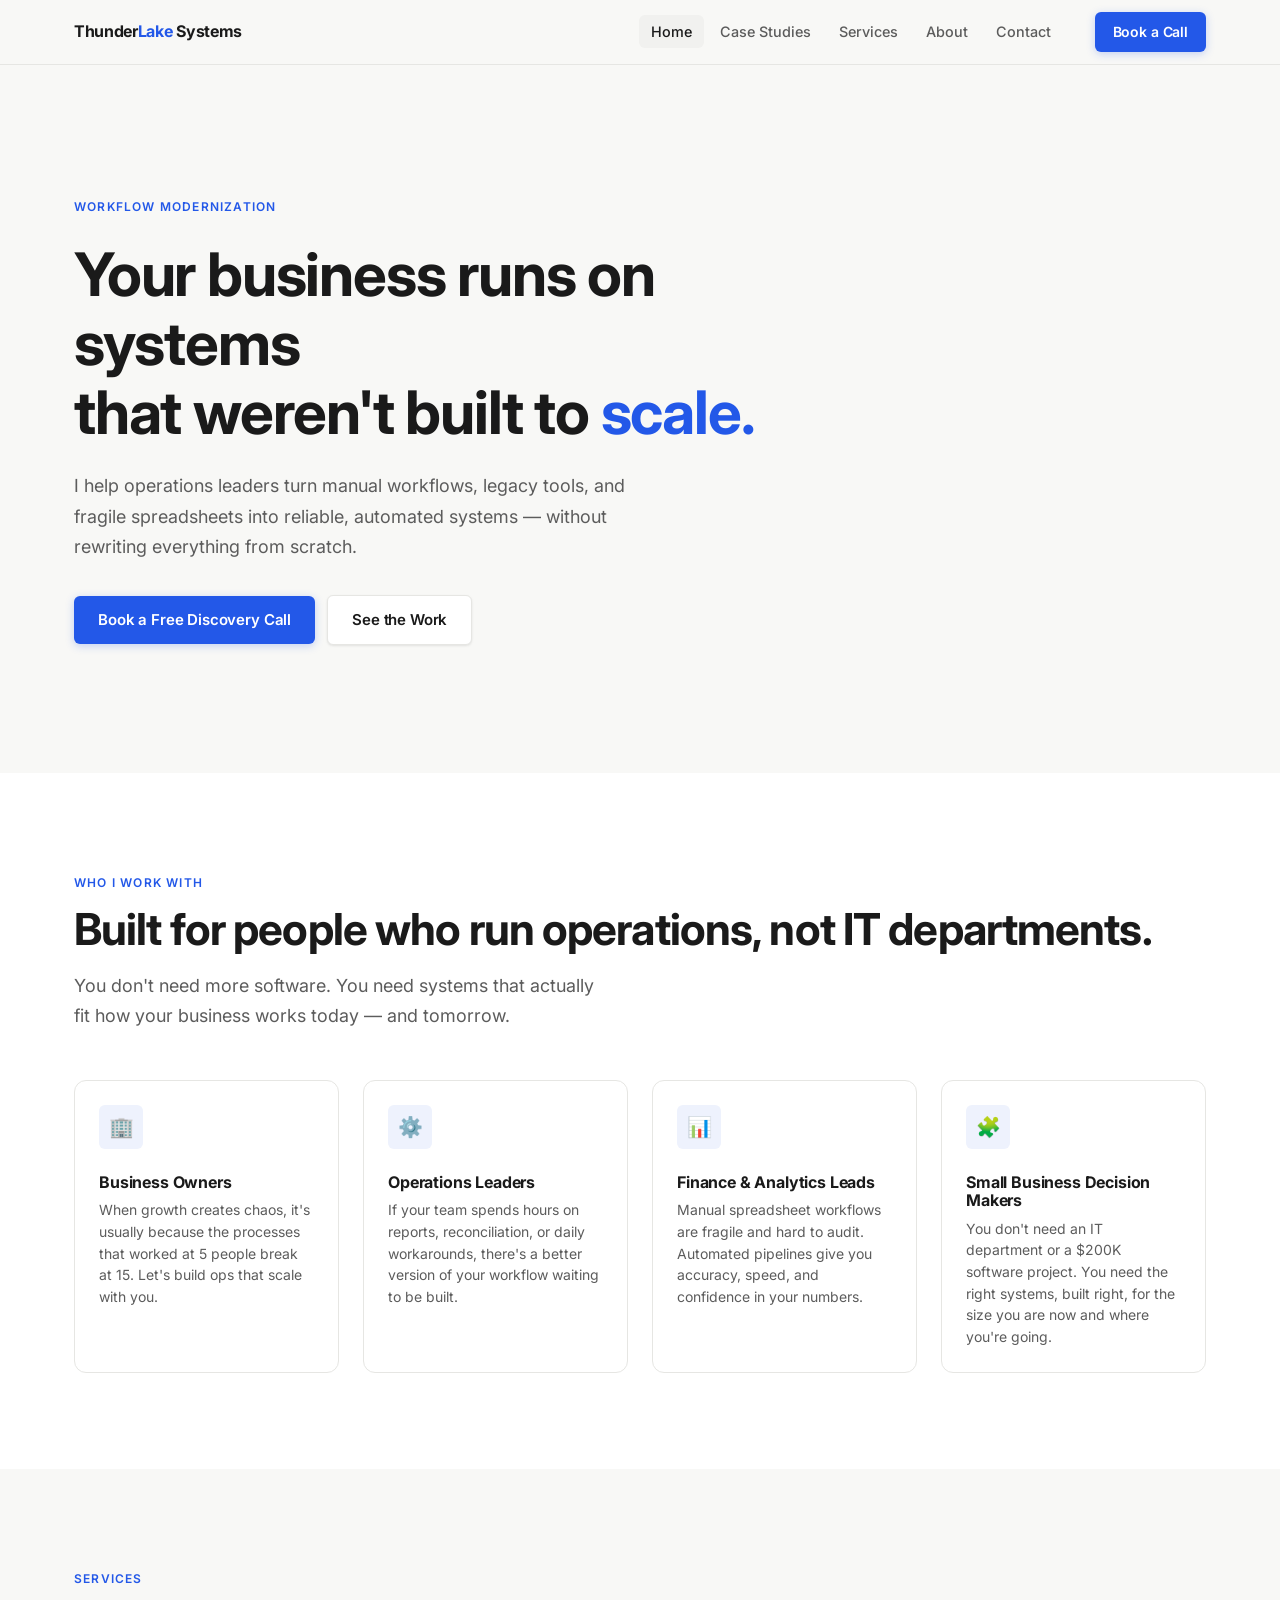
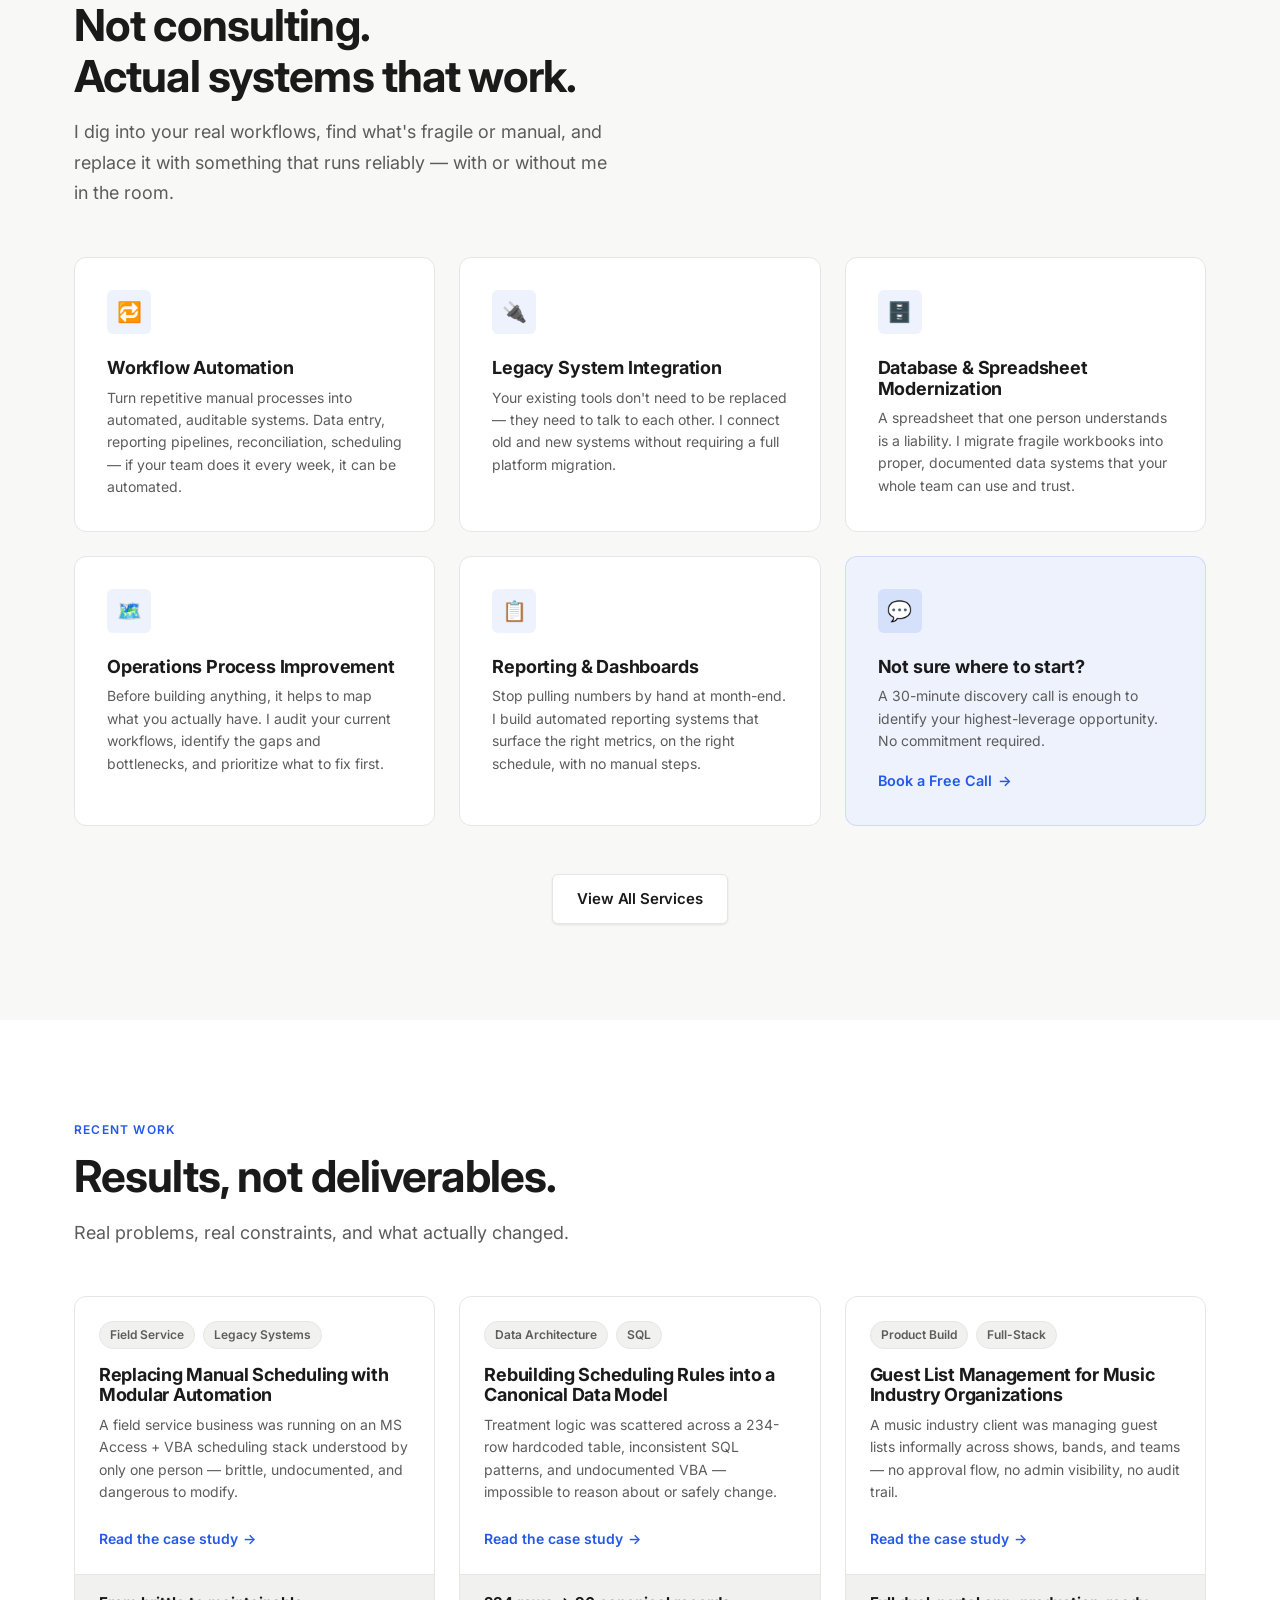
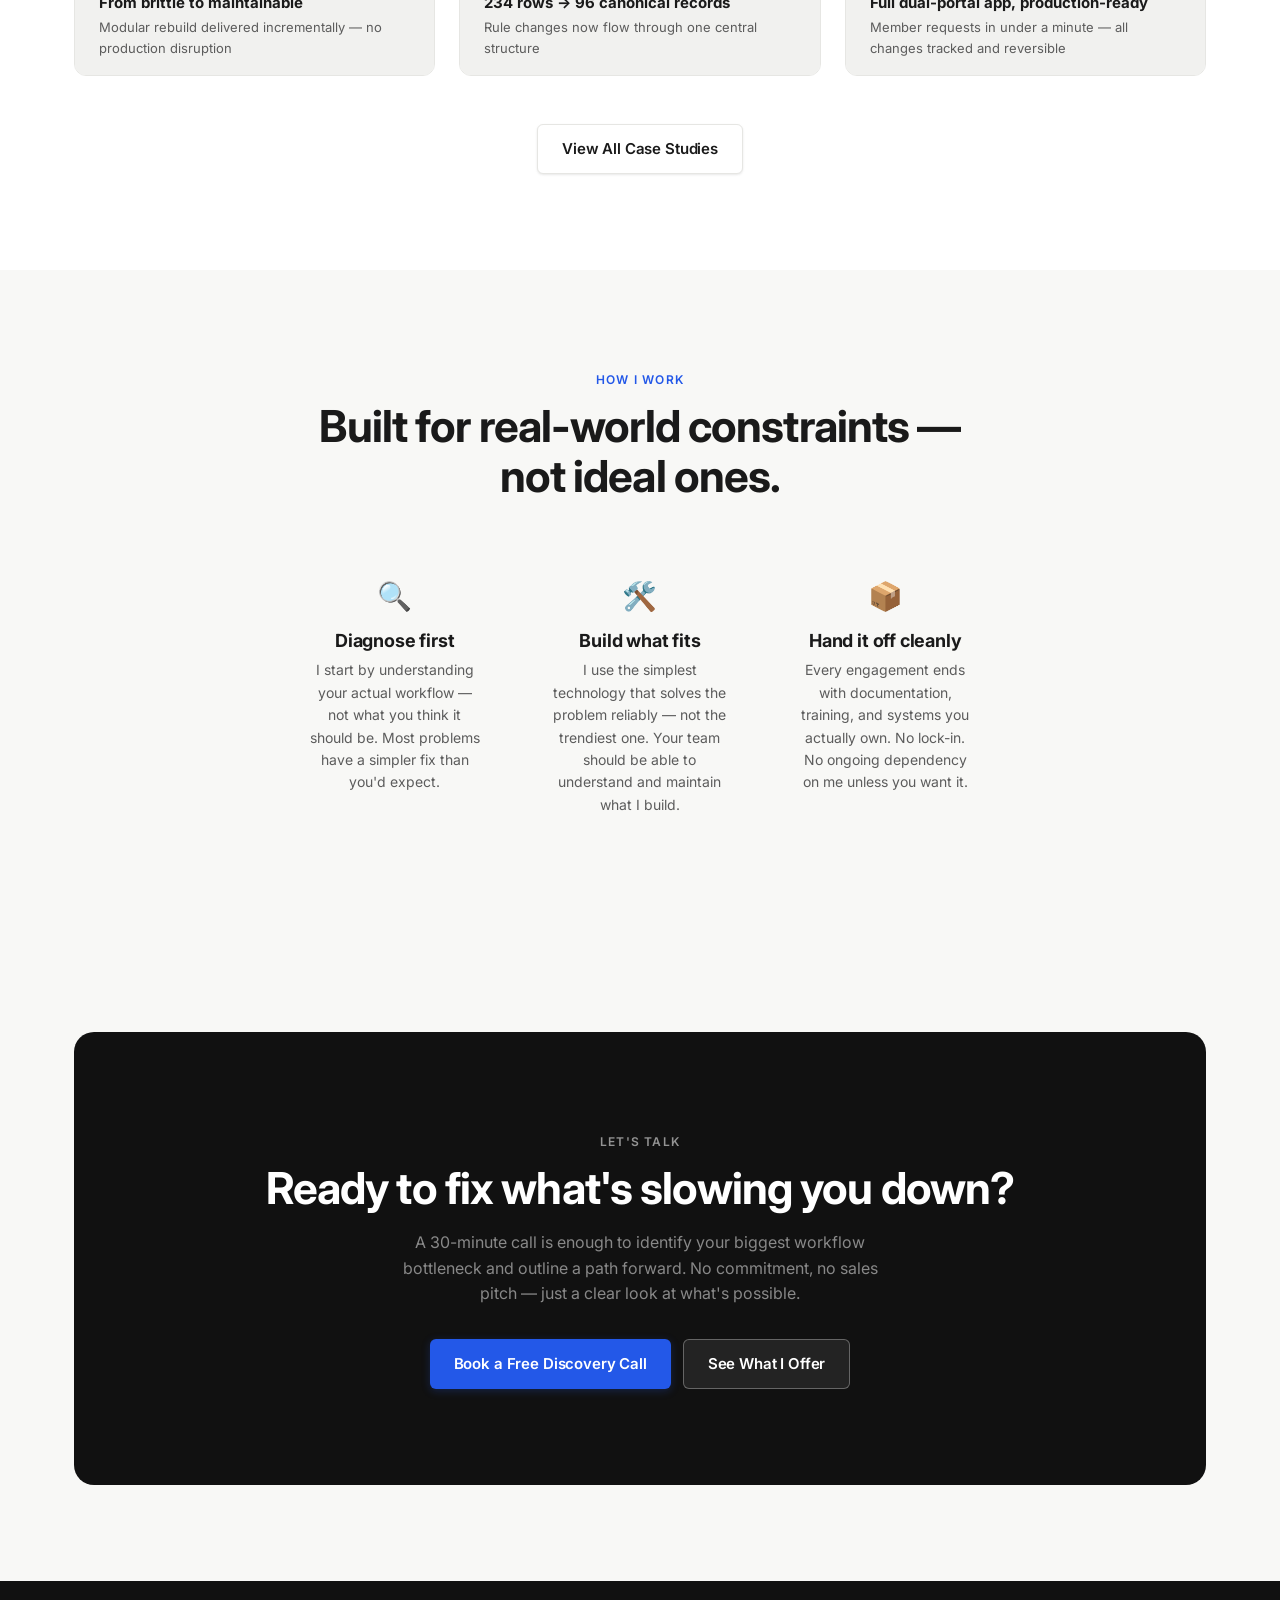
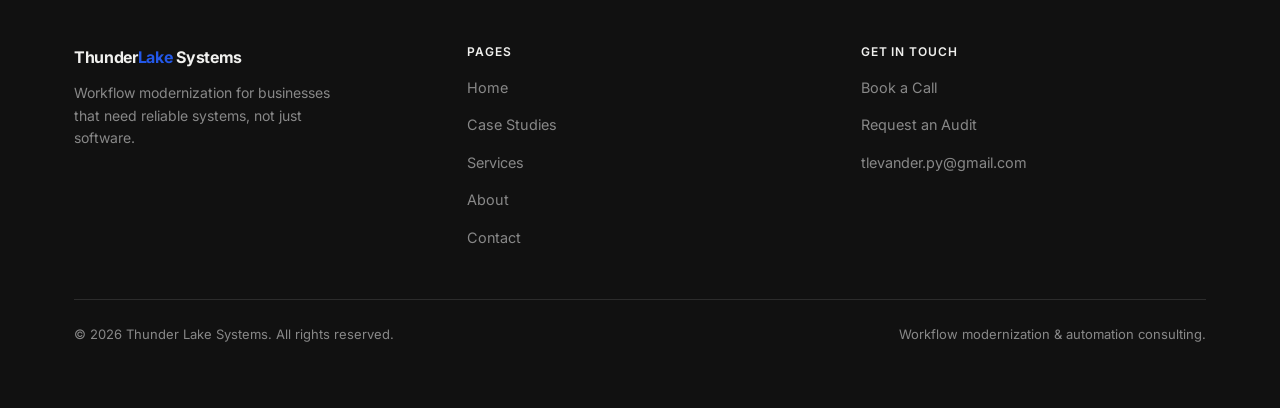
==== index.html @ 650498d1 "Initial build — Thunder Lake Systems portfolio site Static HTML/CSS/JS portfolio site for workflow m" ====
<!DOCTYPE html>
<html lang="en">
<head>
  <meta charset="UTF-8" />
  <meta name="viewport" content="width=device-width, initial-scale=1.0" />
  <title>Thunder Lake Systems — Workflow Modernization for Growing Businesses</title>
  <meta name="description" content="Thunder Lake Systems helps operations leaders automate manual workflows, modernize legacy systems, and build reliable processes from real-world constraints." />
  <link rel="preconnect" href="https://fonts.googleapis.com" />
  <link rel="preconnect" href="https://fonts.gstatic.com" crossorigin />
  <link href="https://fonts.googleapis.com/css2?family=Inter:wght@400;500;600;700&display=swap" rel="stylesheet" />
  <link rel="stylesheet" href="css/styles.css" />
</head>
<body>

  <!-- Navigation (injected by components.js) -->
  <div id="site-header"></div>

  <main id="main-content">

    <!-- ══ HERO ══════════════════════════════════════════════════════ -->
    <section class="hero" aria-labelledby="hero-heading">
      <div class="container">
        <div class="hero-inner">
          <span class="eyebrow">Workflow Modernization</span>
          <h1 id="hero-heading" class="heading-xl">
            Your business runs on systems<br>
            that weren't built to <em>scale.</em>
          </h1>
          <p class="body-lg hero-sub">
            I help operations leaders turn manual workflows, legacy tools, and fragile
            spreadsheets into reliable, automated systems — without rewriting everything
            from scratch.
          </p>
          <div class="hero-actions">
            <a href="contact.html" class="btn btn-primary">Book a Free Discovery Call</a>
            <a href="case-studies.html" class="btn btn-secondary">See the Work</a>
          </div>
        </div>
      </div>
    </section>


    <!-- ══ WHO I HELP ════════════════════════════════════════════════ -->
    <section class="section" aria-labelledby="audience-heading" style="background: var(--surface);">
      <div class="container">

        <div class="section-header">
          <span class="eyebrow">Who I Work With</span>
          <h2 id="audience-heading" class="heading-lg">Built for people who run operations, not IT departments.</h2>
          <p class="body-lg">
            You don't need more software. You need systems that actually fit how your
            business works today — and tomorrow.
          </p>
        </div>

        <div class="grid-4">

          <div class="audience-card">
            <div class="card-icon" aria-hidden="true">🏢</div>
            <h3 class="heading-sm">Business Owners</h3>
            <p>When growth creates chaos, it's usually because the processes that worked at 5 people break at 15. Let's build ops that scale with you.</p>
          </div>

          <div class="audience-card">
            <div class="card-icon" aria-hidden="true">⚙️</div>
            <h3 class="heading-sm">Operations Leaders</h3>
            <p>If your team spends hours on reports, reconciliation, or daily workarounds, there's a better version of your workflow waiting to be built.</p>
          </div>

          <div class="audience-card">
            <div class="card-icon" aria-hidden="true">📊</div>
            <h3 class="heading-sm">Finance &amp; Analytics Leads</h3>
            <p>Manual spreadsheet workflows are fragile and hard to audit. Automated pipelines give you accuracy, speed, and confidence in your numbers.</p>
          </div>

          <div class="audience-card">
            <div class="card-icon" aria-hidden="true">🧩</div>
            <h3 class="heading-sm">Small Business Decision Makers</h3>
            <p>You don't need an IT department or a $200K software project. You need the right systems, built right, for the size you are now and where you're going.</p>
          </div>

        </div>
      </div>
    </section>


    <!-- ══ WHAT I DO ══════════════════════════════════════════════════ -->
    <section class="section" aria-labelledby="services-heading">
      <div class="container">

        <div class="section-header">
          <span class="eyebrow">Services</span>
          <h2 id="services-heading" class="heading-lg">Not consulting.<br>Actual systems that work.</h2>
          <p class="body-lg">
            I dig into your real workflows, find what's fragile or manual, and replace
            it with something that runs reliably — with or without me in the room.
          </p>
        </div>

        <div class="grid-3">

          <div class="card">
            <div class="card-icon" aria-hidden="true">🔁</div>
            <h3 class="heading-sm">Workflow Automation</h3>
            <p class="body-sm mt-2">Turn repetitive manual processes into automated, auditable systems. Data entry, reporting pipelines, reconciliation, scheduling — if your team does it every week, it can be automated.</p>
          </div>

          <div class="card">
            <div class="card-icon" aria-hidden="true">🔌</div>
            <h3 class="heading-sm">Legacy System Integration</h3>
            <p class="body-sm mt-2">Your existing tools don't need to be replaced — they need to talk to each other. I connect old and new systems without requiring a full platform migration.</p>
          </div>

          <div class="card">
            <div class="card-icon" aria-hidden="true">🗄️</div>
            <h3 class="heading-sm">Database &amp; Spreadsheet Modernization</h3>
            <p class="body-sm mt-2">A spreadsheet that one person understands is a liability. I migrate fragile workbooks into proper, documented data systems that your whole team can use and trust.</p>
          </div>

          <div class="card">
            <div class="card-icon" aria-hidden="true">🗺️</div>
            <h3 class="heading-sm">Operations Process Improvement</h3>
            <p class="body-sm mt-2">Before building anything, it helps to map what you actually have. I audit your current workflows, identify the gaps and bottlenecks, and prioritize what to fix first.</p>
          </div>

          <div class="card">
            <div class="card-icon" aria-hidden="true">📋</div>
            <h3 class="heading-sm">Reporting &amp; Dashboards</h3>
            <p class="body-sm mt-2">Stop pulling numbers by hand at month-end. I build automated reporting systems that surface the right metrics, on the right schedule, with no manual steps.</p>
          </div>

          <div class="card" style="background: var(--accent-light); border-color: rgba(35,88,232,.15);">
            <div class="card-icon" style="background: rgba(35,88,232,.12);" aria-hidden="true">💬</div>
            <h3 class="heading-sm">Not sure where to start?</h3>
            <p class="body-sm mt-2">A 30-minute discovery call is enough to identify your highest-leverage opportunity. No commitment required.</p>
            <a href="contact.html" class="btn-ghost mt-4" style="display:inline-flex; align-items:center; gap:6px; font-weight:600; color:var(--accent); font-size:.9rem;">Book a Free Call</a>
          </div>

        </div>

        <div class="text-center mt-7">
          <a href="services.html" class="btn btn-secondary">View All Services</a>
        </div>

      </div>
    </section>


    <!-- ══ CASE STUDIES PREVIEW ═══════════════════════════════════════ -->
    <section class="section" aria-labelledby="work-heading" style="background: var(--surface);">
      <div class="container">

        <div class="section-header">
          <span class="eyebrow">Recent Work</span>
          <h2 id="work-heading" class="heading-lg">Results, not deliverables.</h2>
          <p class="body-lg">Real problems, real constraints, and what actually changed.</p>
        </div>

        <div class="grid-3">

          <!-- Case Study Card 1 — Field Service Scheduling -->
          <article class="cs-card">
            <div class="cs-card-label">
              <span class="tag">Field Service</span>
              <span class="tag">Legacy Systems</span>
            </div>
            <div class="cs-card-body">
              <h3>Replacing Manual Scheduling with Modular Automation</h3>
              <p>A field service business was running on an MS Access + VBA scheduling stack understood by only one person — brittle, undocumented, and dangerous to modify.</p>
              <a href="case-studies.html" class="btn-ghost" style="font-size:.875rem; font-weight:600; color:var(--accent); display:inline-flex; align-items:center; gap:5px;">Read the case study</a>
            </div>
            <div class="cs-card-result">
              <strong>From brittle to maintainable</strong>
              Modular rebuild delivered incrementally — no production disruption
            </div>
          </article>

          <!-- Case Study Card 2 — Data Architecture -->
          <article class="cs-card">
            <div class="cs-card-label">
              <span class="tag">Data Architecture</span>
              <span class="tag">SQL</span>
            </div>
            <div class="cs-card-body">
              <h3>Rebuilding Scheduling Rules into a Canonical Data Model</h3>
              <p>Treatment logic was scattered across a 234-row hardcoded table, inconsistent SQL patterns, and undocumented VBA — impossible to reason about or safely change.</p>
              <a href="case-studies.html" class="btn-ghost" style="font-size:.875rem; font-weight:600; color:var(--accent); display:inline-flex; align-items:center; gap:5px;">Read the case study</a>
            </div>
            <div class="cs-card-result">
              <strong>234 rows → 96 canonical records</strong>
              Rule changes now flow through one central structure
            </div>
          </article>

          <!-- Case Study Card 3 — Guest List Management -->
          <article class="cs-card">
            <div class="cs-card-label">
              <span class="tag">Product Build</span>
              <span class="tag">Full-Stack</span>
            </div>
            <div class="cs-card-body">
              <h3>Guest List Management for Music Industry Organizations</h3>
              <p>A music industry client was managing guest lists informally across shows, bands, and teams — no approval flow, no admin visibility, no audit trail.</p>
              <a href="case-studies.html" class="btn-ghost" style="font-size:.875rem; font-weight:600; color:var(--accent); display:inline-flex; align-items:center; gap:5px;">Read the case study</a>
            </div>
            <div class="cs-card-result">
              <strong>Full dual-portal app, production-ready</strong>
              Member requests in under a minute — all changes tracked and reversible
            </div>
          </article>

        </div>

        <div class="text-center mt-7">
          <a href="case-studies.html" class="btn btn-secondary">View All Case Studies</a>
        </div>

      </div>
    </section>


    <!-- ══ CREDIBILITY / HOW I WORK ══════════════════════════════════ -->
    <section class="section" aria-labelledby="approach-heading">
      <div class="container" style="max-width: var(--container-narrow);">
        <div class="text-center section-header">
          <span class="eyebrow">How I Work</span>
          <h2 id="approach-heading" class="heading-lg">Built for real-world constraints — not ideal ones.</h2>
        </div>

        <div class="grid-3" style="margin-top: var(--space-7);">

          <div style="text-align:center; padding: var(--space-5);">
            <div style="font-size: 1.75rem; margin-bottom: var(--space-3);" aria-hidden="true">🔍</div>
            <h3 class="heading-sm" style="margin-bottom: var(--space-2);">Diagnose first</h3>
            <p class="body-sm">I start by understanding your actual workflow — not what you think it should be. Most problems have a simpler fix than you'd expect.</p>
          </div>

          <div style="text-align:center; padding: var(--space-5);">
            <div style="font-size: 1.75rem; margin-bottom: var(--space-3);" aria-hidden="true">🛠️</div>
            <h3 class="heading-sm" style="margin-bottom: var(--space-2);">Build what fits</h3>
            <p class="body-sm">I use the simplest technology that solves the problem reliably — not the trendiest one. Your team should be able to understand and maintain what I build.</p>
          </div>

          <div style="text-align:center; padding: var(--space-5);">
            <div style="font-size: 1.75rem; margin-bottom: var(--space-3);" aria-hidden="true">📦</div>
            <h3 class="heading-sm" style="margin-bottom: var(--space-2);">Hand it off cleanly</h3>
            <p class="body-sm">Every engagement ends with documentation, training, and systems you actually own. No lock-in. No ongoing dependency on me unless you want it.</p>
          </div>

        </div>
      </div>
    </section>


    <!-- ══ FINAL CTA ══════════════════════════════════════════════════ -->
    <section class="section" aria-labelledby="cta-heading">
      <div class="container">
        <div class="cta-banner">
          <span class="eyebrow eyebrow--light">Let's Talk</span>
          <h2 id="cta-heading" class="heading-lg">Ready to fix what's slowing you down?</h2>
          <p>A 30-minute call is enough to identify your biggest workflow bottleneck and outline a path forward. No commitment, no sales pitch — just a clear look at what's possible.</p>
          <div class="btn-actions">
            <a href="contact.html" class="btn btn-primary">Book a Free Discovery Call</a>
            <a href="services.html" class="btn btn-outline-light">See What I Offer</a>
          </div>
        </div>
      </div>
    </section>

  </main>

  <!-- Footer (injected by components.js) -->
  <div id="site-footer"></div>

  <script src="js/components.js"></script>
  <script src="js/main.js"></script>
</body>
</html>
---- css/styles.css ----
/* ============================================================
   Thunder Lake Systems — Shared Stylesheet
   Mobile-first, premium, minimal
   ============================================================ */

/* --- Reset & Base ----------------------------------------- */
*, *::before, *::after {
  box-sizing: border-box;
  margin: 0;
  padding: 0;
}

html {
  scroll-behavior: smooth;
  -webkit-text-size-adjust: 100%;
}

body {
  font-family: 'Inter', -apple-system, BlinkMacSystemFont, 'Segoe UI', sans-serif;
  font-size: 1rem;
  line-height: 1.6;
  color: var(--text);
  background: var(--bg);
  -webkit-font-smoothing: antialiased;
}

img, svg { display: block; max-width: 100%; }
a { color: inherit; text-decoration: none; }
ul { list-style: none; }
button { cursor: pointer; border: none; background: none; font: inherit; }

/* --- Design Tokens ---------------------------------------- */
:root {
  /* Colors */
  --bg:           #f8f8f6;
  --surface:      #ffffff;
  --surface-alt:  #f1f1ef;
  --border:       #e6e6e3;
  --text:         #1a1a1a;
  --text-muted:   #5c5c5c;
  --text-light:   #999;
  --accent:       #2358e8;
  --accent-hover: #1a47c8;
  --accent-light: #eef2fd;
  --dark:         #111111;
  --dark-surface: #1a1a1a;
  --dark-border:  #2c2c2c;
  --dark-text:    #f0f0ee;
  --dark-muted:   #888;

  /* Typography */
  --font-sans: 'Inter', -apple-system, BlinkMacSystemFont, sans-serif;

  /* Spacing */
  --space-1:  4px;
  --space-2:  8px;
  --space-3:  12px;
  --space-4:  16px;
  --space-5:  24px;
  --space-6:  32px;
  --space-7:  48px;
  --space-8:  64px;
  --space-9:  96px;
  --space-10: 128px;

  /* Layout */
  --container: 1180px;
  --container-narrow: 760px;
  --radius:    6px;
  --radius-lg: 12px;
  --radius-xl: 20px;

  /* Shadows */
  --shadow-sm: 0 1px 3px rgba(0,0,0,.06), 0 1px 2px rgba(0,0,0,.04);
  --shadow:    0 4px 16px rgba(0,0,0,.08), 0 1px 4px rgba(0,0,0,.04);
  --shadow-lg: 0 12px 40px rgba(0,0,0,.1), 0 2px 8px rgba(0,0,0,.05);
}

/* --- Layout Utilities ------------------------------------- */
.container {
  width: 100%;
  max-width: var(--container);
  margin-inline: auto;
  padding-inline: var(--space-5);
}

.container-narrow {
  width: 100%;
  max-width: var(--container-narrow);
  margin-inline: auto;
  padding-inline: var(--space-5);
}

.section {
  padding-block: var(--space-8);
}

@media (min-width: 768px) {
  .section { padding-block: var(--space-9); }
}

/* --- Typography ------------------------------------------- */
.eyebrow {
  display: inline-block;
  font-size: .75rem;
  font-weight: 600;
  letter-spacing: .1em;
  text-transform: uppercase;
  color: var(--accent);
  margin-bottom: var(--space-3);
}

.eyebrow--light {
  color: rgba(255,255,255,.55);
}

h1, h2, h3, h4 {
  line-height: 1.15;
  font-weight: 700;
  letter-spacing: -.02em;
}

.heading-xl {
  font-size: clamp(2.25rem, 5vw, 3.75rem);
}

.heading-lg {
  font-size: clamp(1.75rem, 3.5vw, 2.75rem);
}

.heading-md {
  font-size: clamp(1.25rem, 2.5vw, 1.625rem);
}

.heading-sm {
  font-size: 1.125rem;
  letter-spacing: -.01em;
}

.body-lg {
  font-size: 1.125rem;
  line-height: 1.7;
  color: var(--text-muted);
}

.body-sm {
  font-size: .875rem;
  color: var(--text-muted);
}

/* --- Buttons ---------------------------------------------- */
.btn {
  display: inline-flex;
  align-items: center;
  gap: var(--space-2);
  padding: 12px 24px;
  border-radius: var(--radius);
  font-size: .9375rem;
  font-weight: 600;
  letter-spacing: -.01em;
  transition: background .18s ease, color .18s ease, box-shadow .18s ease, transform .12s ease;
  white-space: nowrap;
}

.btn:hover { transform: translateY(-1px); }
.btn:active { transform: translateY(0); }

.btn-primary {
  background: var(--accent);
  color: #fff;
  box-shadow: 0 2px 8px rgba(35,88,232,.25);
}

.btn-primary:hover {
  background: var(--accent-hover);
  box-shadow: 0 4px 16px rgba(35,88,232,.35);
}

.btn-secondary {
  background: var(--surface);
  color: var(--text);
  border: 1.5px solid var(--border);
  box-shadow: var(--shadow-sm);
}

.btn-secondary:hover {
  background: var(--surface-alt);
  border-color: #ccc;
}

.btn-ghost {
  color: var(--accent);
  padding-inline: 0;
}

.btn-ghost::after {
  content: '→';
  display: inline-block;
  transition: transform .2s ease;
}

.btn-ghost:hover::after {
  transform: translateX(4px);
}

.btn-ghost:hover { transform: none; }

.btn-outline-light {
  border: 1.5px solid rgba(255,255,255,.3);
  color: #fff;
  background: rgba(255,255,255,.08);
}

.btn-outline-light:hover {
  background: rgba(255,255,255,.15);
  border-color: rgba(255,255,255,.5);
}

/* --- Navigation ------------------------------------------- */
.site-header {
  position: sticky;
  top: 0;
  z-index: 100;
  background: rgba(248,248,246,.92);
  backdrop-filter: blur(12px);
  -webkit-backdrop-filter: blur(12px);
  border-bottom: 1px solid var(--border);
}

.nav {
  display: flex;
  align-items: center;
  gap: var(--space-6);
  height: 64px;
}

.nav-logo {
  font-weight: 700;
  font-size: 1rem;
  letter-spacing: -.02em;
  color: var(--text);
  flex-shrink: 0;
  margin-right: auto;
}

.nav-logo span {
  color: var(--accent);
}

.nav-links {
  display: none;
  align-items: center;
  gap: var(--space-1);
}

@media (min-width: 900px) {
  .nav-links { display: flex; }
}

.nav-links a {
  padding: var(--space-2) var(--space-3);
  font-size: .9rem;
  font-weight: 500;
  color: var(--text-muted);
  border-radius: var(--radius);
  transition: color .15s, background .15s;
}

.nav-links a:hover,
.nav-links a.active {
  color: var(--text);
  background: var(--surface-alt);
}

.nav-cta {
  display: none;
  padding: 9px 18px;
  font-size: .875rem;
}

@media (min-width: 900px) {
  .nav-cta { display: inline-flex; }
}

/* Mobile nav toggle */
.nav-toggle {
  display: flex;
  flex-direction: column;
  justify-content: center;
  gap: 5px;
  width: 36px;
  height: 36px;
  padding: 6px;
  margin-left: auto;
}

@media (min-width: 900px) {
  .nav-toggle { display: none; }
}

.nav-toggle span {
  display: block;
  height: 1.5px;
  background: var(--text);
  border-radius: 2px;
  transition: transform .25s ease, opacity .25s ease;
  transform-origin: center;
}

.nav-toggle.open span:nth-child(1) { transform: translateY(6.5px) rotate(45deg); }
.nav-toggle.open span:nth-child(2) { opacity: 0; }
.nav-toggle.open span:nth-child(3) { transform: translateY(-6.5px) rotate(-45deg); }

/* Mobile nav drawer */
.nav-drawer {
  display: none;
  flex-direction: column;
  gap: var(--space-1);
  padding: var(--space-4) var(--space-5) var(--space-5);
  border-top: 1px solid var(--border);
  background: rgba(248,248,246,.96);
}

.nav-drawer.open { display: flex; }

.nav-drawer a {
  padding: var(--space-3) var(--space-4);
  font-size: 1rem;
  font-weight: 500;
  color: var(--text-muted);
  border-radius: var(--radius);
  transition: color .15s, background .15s;
}

.nav-drawer a:hover,
.nav-drawer a.active {
  color: var(--text);
  background: var(--surface-alt);
}

.nav-drawer .btn-primary {
  margin-top: var(--space-3);
  width: 100%;
  justify-content: center;
}

/* --- Footer ----------------------------------------------- */
.site-footer {
  background: var(--dark);
  color: var(--dark-muted);
  padding-block: var(--space-8);
}

.footer-inner {
  display: grid;
  gap: var(--space-7);
}

@media (min-width: 768px) {
  .footer-inner {
    grid-template-columns: 1fr 1fr 1fr;
    align-items: start;
  }
}

.footer-brand p {
  margin-top: var(--space-3);
  font-size: .875rem;
  line-height: 1.6;
  max-width: 260px;
}

.footer-logo {
  font-size: 1rem;
  font-weight: 700;
  color: var(--dark-text);
  letter-spacing: -.02em;
}

.footer-logo span { color: var(--accent); }

.footer-nav h4,
.footer-contact h4 {
  font-size: .75rem;
  font-weight: 600;
  letter-spacing: .08em;
  text-transform: uppercase;
  color: var(--dark-text);
  margin-bottom: var(--space-4);
}

.footer-nav ul,
.footer-contact ul {
  display: flex;
  flex-direction: column;
  gap: var(--space-3);
}

.footer-nav a,
.footer-contact a {
  font-size: .9rem;
  color: var(--dark-muted);
  transition: color .15s;
}

.footer-nav a:hover,
.footer-contact a:hover {
  color: var(--dark-text);
}

.footer-bottom {
  margin-top: var(--space-7);
  padding-top: var(--space-5);
  border-top: 1px solid var(--dark-border);
  display: flex;
  flex-wrap: wrap;
  gap: var(--space-4);
  justify-content: space-between;
  align-items: center;
  font-size: .8125rem;
}

/* --- Hero ------------------------------------------------- */
.hero {
  padding-block: var(--space-9) var(--space-8);
  background: var(--bg);
}

@media (min-width: 768px) {
  .hero { padding-block: var(--space-10); }
}

.hero-inner {
  max-width: 800px;
}

.hero h1 {
  margin-top: var(--space-3);
  margin-bottom: var(--space-5);
  color: var(--text);
}

.hero h1 em {
  font-style: normal;
  color: var(--accent);
}

.hero-sub {
  max-width: 580px;
  margin-bottom: var(--space-6);
}

.hero-actions {
  display: flex;
  flex-wrap: wrap;
  gap: var(--space-3);
  align-items: center;
}

/* --- Cards ------------------------------------------------ */
.card {
  background: var(--surface);
  border: 1px solid var(--border);
  border-radius: var(--radius-lg);
  padding: var(--space-6);
  transition: box-shadow .2s ease, transform .2s ease;
}

.card:hover {
  box-shadow: var(--shadow);
  transform: translateY(-2px);
}

.card-icon {
  width: 44px;
  height: 44px;
  border-radius: var(--radius);
  background: var(--accent-light);
  display: flex;
  align-items: center;
  justify-content: center;
  margin-bottom: var(--space-5);
  font-size: 1.25rem;
}

.card h3 {
  margin-bottom: var(--space-2);
}

/* --- Grid Layouts ----------------------------------------- */
.grid-2 {
  display: grid;
  gap: var(--space-5);
  grid-template-columns: 1fr;
}

.grid-3 {
  display: grid;
  gap: var(--space-5);
  grid-template-columns: 1fr;
}

.grid-4 {
  display: grid;
  gap: var(--space-5);
  grid-template-columns: 1fr;
}

@media (min-width: 600px) {
  .grid-2 { grid-template-columns: 1fr 1fr; }
  .grid-4 { grid-template-columns: 1fr 1fr; }
}

@media (min-width: 768px) {
  .grid-3 { grid-template-columns: repeat(3, 1fr); }
}

@media (min-width: 900px) {
  .grid-4 { grid-template-columns: repeat(4, 1fr); }
}

/* --- Section Header --------------------------------------- */
.section-header {
  margin-bottom: var(--space-7);
}

.section-header p {
  margin-top: var(--space-4);
  max-width: 540px;
}

.section-header--center {
  text-align: center;
}

.section-header--center p {
  margin-inline: auto;
}

/* --- CTA Banner ------------------------------------------- */
.cta-banner {
  background: var(--dark);
  border-radius: var(--radius-xl);
  padding: var(--space-8) var(--space-6);
  text-align: center;
  color: var(--dark-text);
}

@media (min-width: 768px) {
  .cta-banner { padding: var(--space-9) var(--space-8); }
}

.cta-banner h2 {
  margin-bottom: var(--space-4);
  color: #fff;
}

.cta-banner p {
  color: var(--dark-muted);
  max-width: 480px;
  margin-inline: auto;
  margin-bottom: var(--space-6);
}

.cta-banner .btn-actions {
  display: flex;
  flex-wrap: wrap;
  gap: var(--space-3);
  justify-content: center;
}

/* --- Who I Help cards (audience section) ------------------ */
.audience-card {
  background: var(--surface);
  border: 1px solid var(--border);
  border-radius: var(--radius-lg);
  padding: var(--space-5);
}

.audience-card h3 {
  font-size: 1rem;
  margin-bottom: var(--space-2);
}

.audience-card p {
  font-size: .875rem;
  color: var(--text-muted);
  line-height: 1.55;
}

/* --- Case Study cards ------------------------------------- */
.cs-card {
  background: var(--surface);
  border: 1px solid var(--border);
  border-radius: var(--radius-lg);
  overflow: hidden;
  display: flex;
  flex-direction: column;
  transition: box-shadow .2s ease, transform .2s ease;
}

.cs-card:hover {
  box-shadow: var(--shadow);
  transform: translateY(-2px);
}

.cs-card-label {
  display: flex;
  padding: var(--space-5) var(--space-5) 0;
  gap: var(--space-2);
}

.tag {
  display: inline-block;
  padding: 3px 10px;
  border-radius: 100px;
  font-size: .75rem;
  font-weight: 600;
  background: var(--surface-alt);
  color: var(--text-muted);
  border: 1px solid var(--border);
}

.cs-card-body {
  padding: var(--space-4) var(--space-5) var(--space-5);
  flex: 1;
  display: flex;
  flex-direction: column;
}

.cs-card-body h3 {
  font-size: 1.125rem;
  margin-bottom: var(--space-2);
  letter-spacing: -.015em;
}

.cs-card-body p {
  font-size: .875rem;
  color: var(--text-muted);
  line-height: 1.6;
  flex: 1;
  margin-bottom: var(--space-5);
}

.cs-card-result {
  padding: var(--space-4) var(--space-5);
  background: var(--surface-alt);
  border-top: 1px solid var(--border);
  font-size: .8125rem;
  color: var(--text-muted);
}

.cs-card-result strong {
  color: var(--text);
  display: block;
  font-size: .9375rem;
  margin-bottom: 2px;
}

/* --- Services page cards ---------------------------------- */
.service-card {
  padding: var(--space-6);
  background: var(--surface);
  border: 1px solid var(--border);
  border-radius: var(--radius-lg);
}

.service-card h3 {
  font-size: 1.25rem;
  margin-bottom: var(--space-3);
}

.service-card p {
  font-size: .9375rem;
  color: var(--text-muted);
  margin-bottom: var(--space-5);
  line-height: 1.65;
}

.service-card ul {
  display: flex;
  flex-direction: column;
  gap: var(--space-2);
  list-style: none;
}

.service-card ul li {
  font-size: .875rem;
  color: var(--text-muted);
  display: flex;
  align-items: flex-start;
  gap: var(--space-2);
}

.service-card ul li::before {
  content: '✓';
  color: var(--accent);
  font-weight: 700;
  flex-shrink: 0;
  margin-top: 1px;
}

/* --- About page ------------------------------------------- */
.about-intro {
  display: grid;
  gap: var(--space-8);
  align-items: center;
}

@media (min-width: 768px) {
  .about-intro { grid-template-columns: 1fr 1fr; }
}

.avatar-placeholder {
  aspect-ratio: 1;
  border-radius: var(--radius-xl);
  background: var(--surface-alt);
  border: 2px dashed var(--border);
  display: flex;
  align-items: center;
  justify-content: center;
  color: var(--text-light);
  font-size: .875rem;
  max-width: 360px;
}

/* --- Contact page ----------------------------------------- */
.contact-layout {
  display: grid;
  gap: var(--space-8);
}

@media (min-width: 768px) {
  .contact-layout { grid-template-columns: 1fr 1.4fr; }
}

.contact-form {
  display: flex;
  flex-direction: column;
  gap: var(--space-5);
}

.form-group {
  display: flex;
  flex-direction: column;
  gap: var(--space-2);
}

.form-group label {
  font-size: .875rem;
  font-weight: 600;
  color: var(--text);
}

.form-group input,
.form-group textarea,
.form-group select {
  padding: 11px 14px;
  border: 1.5px solid var(--border);
  border-radius: var(--radius);
  font: inherit;
  font-size: .9375rem;
  color: var(--text);
  background: var(--surface);
  transition: border-color .15s, box-shadow .15s;
  width: 100%;
  resize: vertical;
}

.form-group input:focus,
.form-group textarea:focus,
.form-group select:focus {
  outline: none;
  border-color: var(--accent);
  box-shadow: 0 0 0 3px rgba(35,88,232,.1);
}

.form-group textarea {
  min-height: 140px;
}

.form-group input::placeholder,
.form-group textarea::placeholder {
  color: var(--text-light);
}

/* --- Page hero (inner pages) ------------------------------ */
.page-hero {
  padding-block: var(--space-8) var(--space-7);
  border-bottom: 1px solid var(--border);
}

@media (min-width: 768px) {
  .page-hero { padding-block: var(--space-9) var(--space-8); }
}

/* --- Divider ---------------------------------------------- */
.divider {
  height: 1px;
  background: var(--border);
}

/* --- Case study detail sections --------------------------- */
.cs-section {
  padding: var(--space-5) var(--space-6);
  border-bottom: 1px solid var(--border);
}

.cs-section:last-child {
  border-bottom: none;
}

.cs-section--alt {
  background: var(--surface-alt);
}

.cs-section--dark {
  background: var(--dark);
  color: var(--dark-text);
}

.cs-section-inner {
  display: flex;
  gap: var(--space-5);
  align-items: flex-start;
}

.cs-section-num {
  font-size: .75rem;
  font-weight: 700;
  letter-spacing: .05em;
  color: var(--text-light);
  flex-shrink: 0;
  width: 24px;
  padding-top: 3px;
  font-variant-numeric: tabular-nums;
}

.cs-section-num--light {
  color: rgba(255,255,255,.3);
}

.cs-section-body { flex: 1; }

.cs-section-label {
  font-size: .7rem;
  font-weight: 700;
  letter-spacing: .1em;
  text-transform: uppercase;
  color: var(--accent);
  margin-bottom: 2px;
}

.cs-section-label--light {
  color: rgba(255,255,255,.5);
}

.cs-section-title {
  font-size: 1rem;
  font-weight: 700;
  color: var(--text);
  margin-bottom: var(--space-3);
  letter-spacing: -.01em;
}

.cs-section-title--light {
  color: #fff;
}

.cs-what-list {
  list-style: none;
  display: flex;
  flex-direction: column;
  gap: var(--space-3);
  margin-top: var(--space-1);
}

.cs-what-list li {
  font-size: .875rem;
  color: var(--text-muted);
  line-height: 1.6;
  display: flex;
  align-items: flex-start;
  gap: var(--space-3);
}

.cs-what-list li::before {
  content: '→';
  color: var(--accent);
  font-weight: 700;
  flex-shrink: 0;
  font-size: .8125rem;
  margin-top: 2px;
}

/* Tech stack tag row */
.tech-stack {
  display: flex;
  flex-wrap: wrap;
  gap: var(--space-2);
  margin-top: var(--space-3);
}

.tech-tag {
  display: inline-block;
  padding: 2px 9px;
  border-radius: 4px;
  font-size: .7rem;
  font-weight: 600;
  letter-spacing: .04em;
  background: #f0f4ff;
  color: #3b5ed6;
  border: 1px solid #d0dbff;
}

/* --- Placeholder / empty state ---------------------------- */
.placeholder-note {
  display: inline-block;
  padding: 3px 10px;
  border-radius: 4px;
  background: #fff8e6;
  border: 1px solid #f5d87a;
  font-size: .75rem;
  color: #8a6800;
  font-weight: 500;
}

/* --- Utility --------------------------------------------- */
.text-center { text-align: center; }
.text-muted  { color: var(--text-muted); }
.mt-2  { margin-top: var(--space-2); }
.mt-3  { margin-top: var(--space-3); }
.mt-4  { margin-top: var(--space-4); }
.mt-5  { margin-top: var(--space-5); }
.mt-6  { margin-top: var(--space-6); }
.mt-7  { margin-top: var(--space-7); }
.mb-5  { margin-bottom: var(--space-5); }
.mb-6  { margin-bottom: var(--space-6); }
.sr-only {
  position: absolute;
  width: 1px; height: 1px;
  overflow: hidden;
  clip: rect(0,0,0,0);
  white-space: nowrap;
}
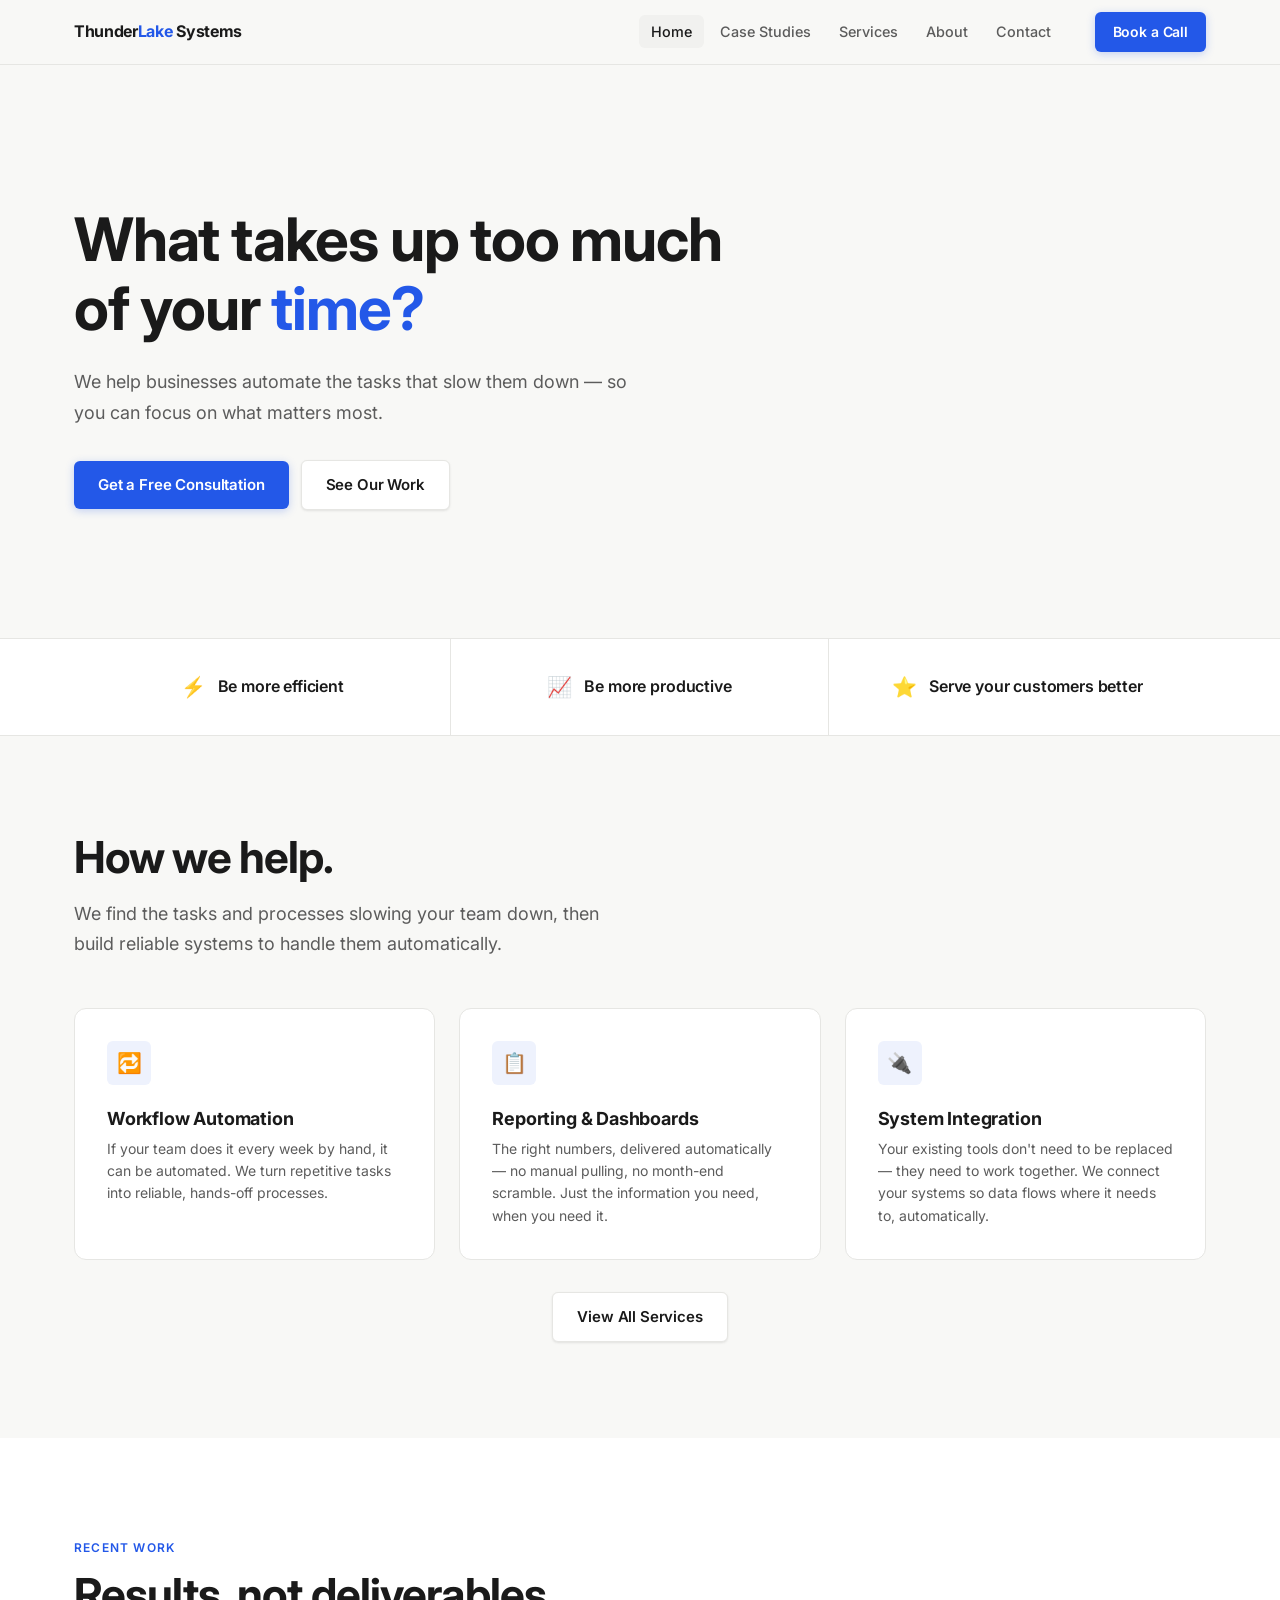
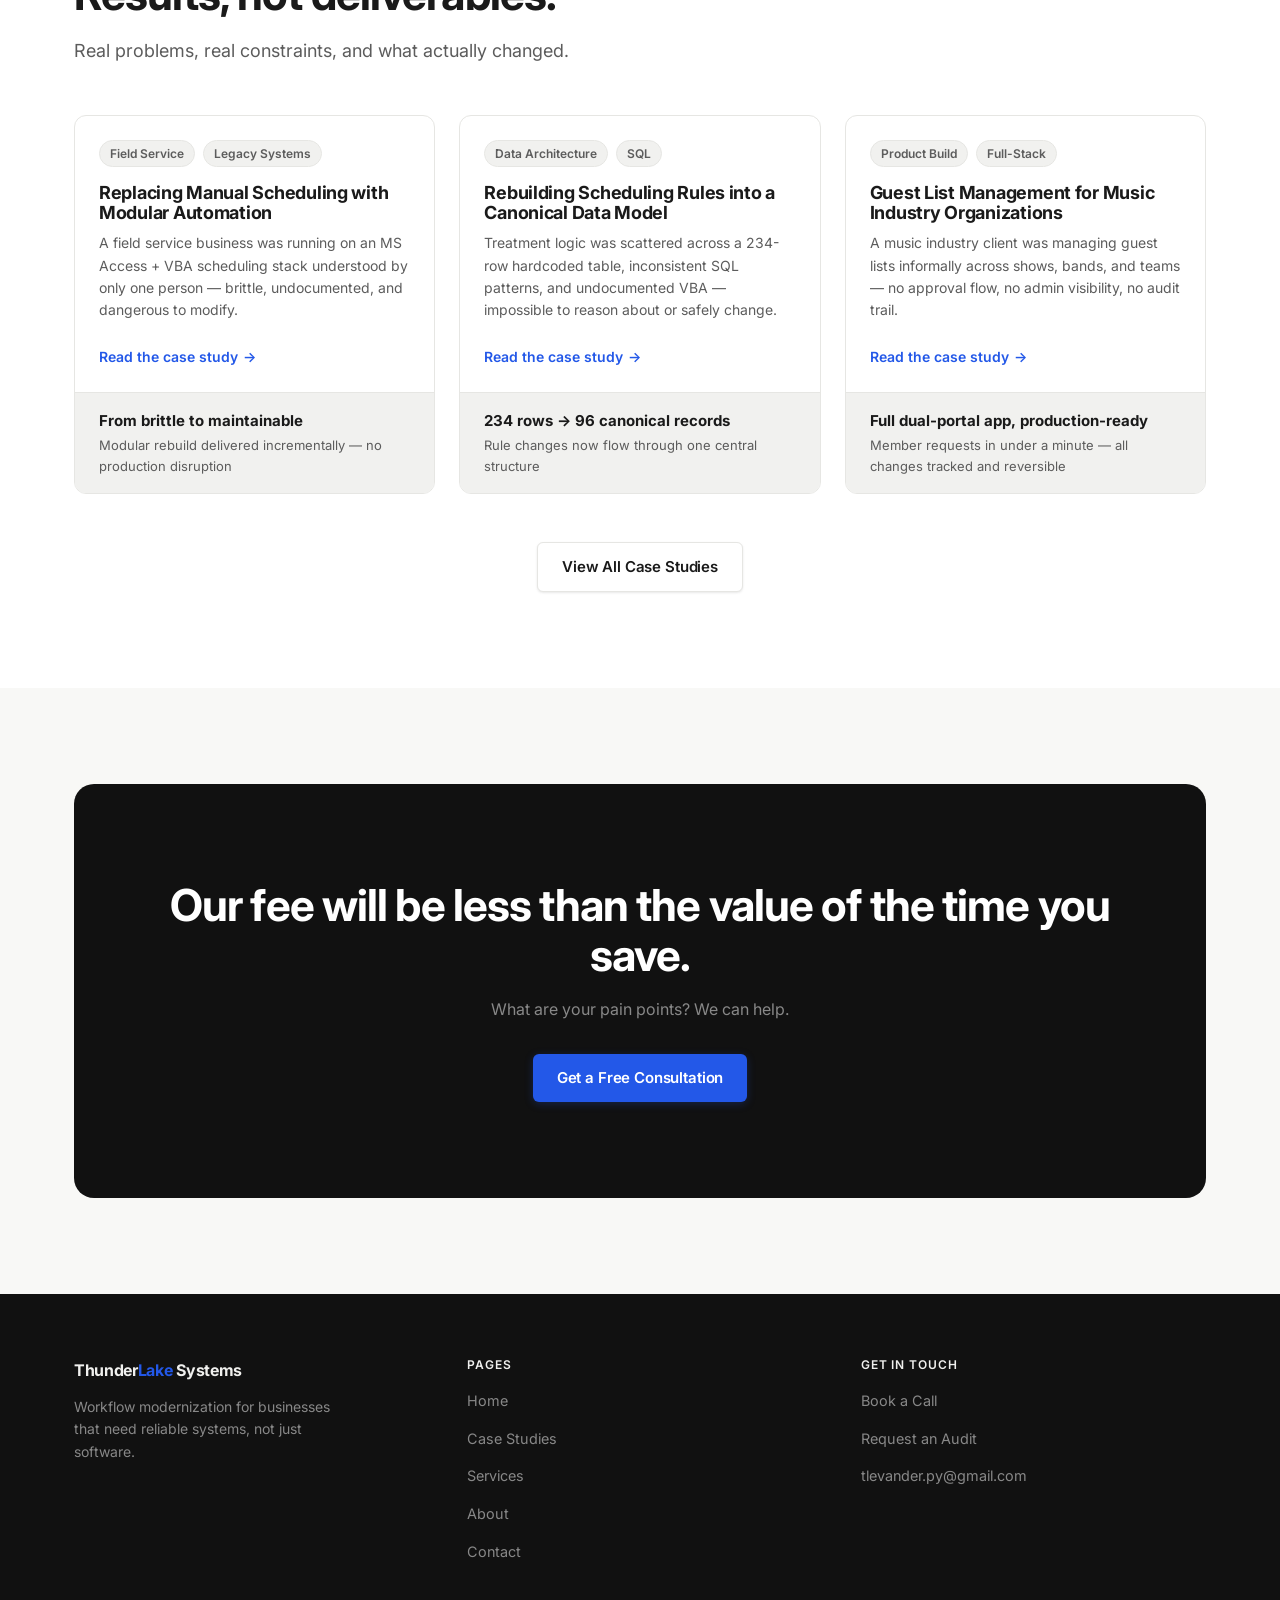
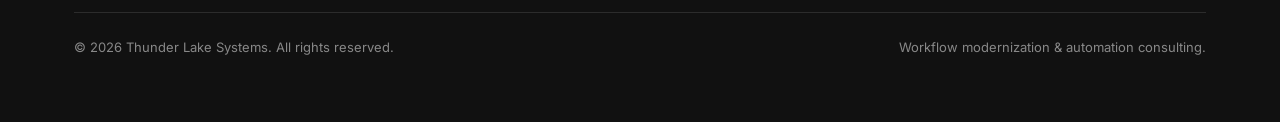
==== commit c9aaf828: "Slim homepage — question-first hero, value strip, 3-service grid, tighter CTA Co-Authored-By: Claude" ====
--- a/index.html
+++ b/index.html
@@ -3,8 +3,8 @@
 <head>
   <meta charset="UTF-8" />
   <meta name="viewport" content="width=device-width, initial-scale=1.0" />
-  <title>Thunder Lake Systems — Workflow Modernization for Growing Businesses</title>
-  <meta name="description" content="Thunder Lake Systems helps operations leaders automate manual workflows, modernize legacy systems, and build reliable processes from real-world constraints." />
+  <title>Thunder Lake Systems — Business Automation &amp; Workflow Modernization</title>
+  <meta name="description" content="We help businesses automate the tasks that take too much time — so you can focus on what matters most. Free consultation." />
   <link rel="preconnect" href="https://fonts.googleapis.com" />
   <link rel="preconnect" href="https://fonts.gstatic.com" crossorigin />
   <link href="https://fonts.googleapis.com/css2?family=Inter:wght@400;500;600;700&display=swap" rel="stylesheet" />
@@ -12,7 +12,6 @@
 </head>
 <body>
 
-  <!-- Navigation (injected by components.js) -->
   <div id="site-header"></div>
 
   <main id="main-content">
@@ -21,79 +20,54 @@
     <section class="hero" aria-labelledby="hero-heading">
       <div class="container">
         <div class="hero-inner">
-          <span class="eyebrow">Workflow Modernization</span>
           <h1 id="hero-heading" class="heading-xl">
-            Your business runs on systems<br>
-            that weren't built to <em>scale.</em>
+            What takes up too much<br>of your <em>time?</em>
           </h1>
           <p class="body-lg hero-sub">
-            I help operations leaders turn manual workflows, legacy tools, and fragile
-            spreadsheets into reliable, automated systems — without rewriting everything
-            from scratch.
+            We help businesses automate the tasks that slow them down —
+            so you can focus on what matters most.
           </p>
           <div class="hero-actions">
-            <a href="contact.html" class="btn btn-primary">Book a Free Discovery Call</a>
-            <a href="case-studies.html" class="btn btn-secondary">See the Work</a>
+            <a href="contact.html" class="btn btn-primary">Get a Free Consultation</a>
+            <a href="case-studies.html" class="btn btn-secondary">See Our Work</a>
           </div>
         </div>
       </div>
     </section>
 
 
-    <!-- ══ WHO I HELP ════════════════════════════════════════════════ -->
-    <section class="section" aria-labelledby="audience-heading" style="background: var(--surface);">
+    <!-- ══ VALUE STRIP ═══════════════════════════════════════════════ -->
+    <section aria-label="What we help you achieve" style="background: var(--surface); border-top: 1px solid var(--border); border-bottom: 1px solid var(--border);">
       <div class="container">
-
-        <div class="section-header">
-          <span class="eyebrow">Who I Work With</span>
-          <h2 id="audience-heading" class="heading-lg">Built for people who run operations, not IT departments.</h2>
-          <p class="body-lg">
-            You don't need more software. You need systems that actually fit how your
-            business works today — and tomorrow.
-          </p>
-        </div>
-
-        <div class="grid-4">
-
-          <div class="audience-card">
-            <div class="card-icon" aria-hidden="true">🏢</div>
-            <h3 class="heading-sm">Business Owners</h3>
-            <p>When growth creates chaos, it's usually because the processes that worked at 5 people break at 15. Let's build ops that scale with you.</p>
+        <div style="display: grid; grid-template-columns: 1fr; gap: 0;">
+          <div style="display: grid; grid-template-columns: 1fr; gap: 0;" id="value-grid">
+            <div class="value-item">
+              <span class="value-icon" aria-hidden="true">⚡</span>
+              <span class="value-label">Be more efficient</span>
+            </div>
+            <div class="value-item value-item--mid">
+              <span class="value-icon" aria-hidden="true">📈</span>
+              <span class="value-label">Be more productive</span>
+            </div>
+            <div class="value-item">
+              <span class="value-icon" aria-hidden="true">⭐</span>
+              <span class="value-label">Serve your customers better</span>
+            </div>
           </div>
-
-          <div class="audience-card">
-            <div class="card-icon" aria-hidden="true">⚙️</div>
-            <h3 class="heading-sm">Operations Leaders</h3>
-            <p>If your team spends hours on reports, reconciliation, or daily workarounds, there's a better version of your workflow waiting to be built.</p>
-          </div>
-
-          <div class="audience-card">
-            <div class="card-icon" aria-hidden="true">📊</div>
-            <h3 class="heading-sm">Finance &amp; Analytics Leads</h3>
-            <p>Manual spreadsheet workflows are fragile and hard to audit. Automated pipelines give you accuracy, speed, and confidence in your numbers.</p>
-          </div>
-
-          <div class="audience-card">
-            <div class="card-icon" aria-hidden="true">🧩</div>
-            <h3 class="heading-sm">Small Business Decision Makers</h3>
-            <p>You don't need an IT department or a $200K software project. You need the right systems, built right, for the size you are now and where you're going.</p>
-          </div>
-
         </div>
       </div>
     </section>
 
 
-    <!-- ══ WHAT I DO ══════════════════════════════════════════════════ -->
+    <!-- ══ SERVICES ══════════════════════════════════════════════════ -->
     <section class="section" aria-labelledby="services-heading">
       <div class="container">
 
         <div class="section-header">
-          <span class="eyebrow">Services</span>
-          <h2 id="services-heading" class="heading-lg">Not consulting.<br>Actual systems that work.</h2>
+          <h2 id="services-heading" class="heading-lg">How we help.</h2>
           <p class="body-lg">
-            I dig into your real workflows, find what's fragile or manual, and replace
-            it with something that runs reliably — with or without me in the room.
+            We find the tasks and processes slowing your team down, then build
+            reliable systems to handle them automatically.
           </p>
         </div>
 
@@ -102,43 +76,24 @@
           <div class="card">
             <div class="card-icon" aria-hidden="true">🔁</div>
             <h3 class="heading-sm">Workflow Automation</h3>
-            <p class="body-sm mt-2">Turn repetitive manual processes into automated, auditable systems. Data entry, reporting pipelines, reconciliation, scheduling — if your team does it every week, it can be automated.</p>
-          </div>
-
-          <div class="card">
-            <div class="card-icon" aria-hidden="true">🔌</div>
-            <h3 class="heading-sm">Legacy System Integration</h3>
-            <p class="body-sm mt-2">Your existing tools don't need to be replaced — they need to talk to each other. I connect old and new systems without requiring a full platform migration.</p>
-          </div>
-
-          <div class="card">
-            <div class="card-icon" aria-hidden="true">🗄️</div>
-            <h3 class="heading-sm">Database &amp; Spreadsheet Modernization</h3>
-            <p class="body-sm mt-2">A spreadsheet that one person understands is a liability. I migrate fragile workbooks into proper, documented data systems that your whole team can use and trust.</p>
-          </div>
-
-          <div class="card">
-            <div class="card-icon" aria-hidden="true">🗺️</div>
-            <h3 class="heading-sm">Operations Process Improvement</h3>
-            <p class="body-sm mt-2">Before building anything, it helps to map what you actually have. I audit your current workflows, identify the gaps and bottlenecks, and prioritize what to fix first.</p>
+            <p class="body-sm mt-2">If your team does it every week by hand, it can be automated. We turn repetitive tasks into reliable, hands-off processes.</p>
           </div>
 
           <div class="card">
             <div class="card-icon" aria-hidden="true">📋</div>
             <h3 class="heading-sm">Reporting &amp; Dashboards</h3>
-            <p class="body-sm mt-2">Stop pulling numbers by hand at month-end. I build automated reporting systems that surface the right metrics, on the right schedule, with no manual steps.</p>
+            <p class="body-sm mt-2">The right numbers, delivered automatically — no manual pulling, no month-end scramble. Just the information you need, when you need it.</p>
           </div>
 
-          <div class="card" style="background: var(--accent-light); border-color: rgba(35,88,232,.15);">
-            <div class="card-icon" style="background: rgba(35,88,232,.12);" aria-hidden="true">💬</div>
-            <h3 class="heading-sm">Not sure where to start?</h3>
-            <p class="body-sm mt-2">A 30-minute discovery call is enough to identify your highest-leverage opportunity. No commitment required.</p>
-            <a href="contact.html" class="btn-ghost mt-4" style="display:inline-flex; align-items:center; gap:6px; font-weight:600; color:var(--accent); font-size:.9rem;">Book a Free Call</a>
+          <div class="card">
+            <div class="card-icon" aria-hidden="true">🔌</div>
+            <h3 class="heading-sm">System Integration</h3>
+            <p class="body-sm mt-2">Your existing tools don't need to be replaced — they need to work together. We connect your systems so data flows where it needs to, automatically.</p>
           </div>
 
         </div>
 
-        <div class="text-center mt-7">
+        <div class="text-center mt-6">
           <a href="services.html" class="btn btn-secondary">View All Services</a>
         </div>
 
@@ -158,7 +113,6 @@
 
         <div class="grid-3">
 
-          <!-- Case Study Card 1 — Field Service Scheduling -->
           <article class="cs-card">
             <div class="cs-card-label">
               <span class="tag">Field Service</span>
@@ -175,7 +129,6 @@
             </div>
           </article>
 
-          <!-- Case Study Card 2 — Data Architecture -->
           <article class="cs-card">
             <div class="cs-card-label">
               <span class="tag">Data Architecture</span>
@@ -192,7 +145,6 @@
             </div>
           </article>
 
-          <!-- Case Study Card 3 — Guest List Management -->
           <article class="cs-card">
             <div class="cs-card-label">
               <span class="tag">Product Build</span>
@@ -219,49 +171,14 @@
     </section>
 
 
-    <!-- ══ CREDIBILITY / HOW I WORK ══════════════════════════════════ -->
-    <section class="section" aria-labelledby="approach-heading">
-      <div class="container" style="max-width: var(--container-narrow);">
-        <div class="text-center section-header">
-          <span class="eyebrow">How I Work</span>
-          <h2 id="approach-heading" class="heading-lg">Built for real-world constraints — not ideal ones.</h2>
-        </div>
-
-        <div class="grid-3" style="margin-top: var(--space-7);">
-
-          <div style="text-align:center; padding: var(--space-5);">
-            <div style="font-size: 1.75rem; margin-bottom: var(--space-3);" aria-hidden="true">🔍</div>
-            <h3 class="heading-sm" style="margin-bottom: var(--space-2);">Diagnose first</h3>
-            <p class="body-sm">I start by understanding your actual workflow — not what you think it should be. Most problems have a simpler fix than you'd expect.</p>
-          </div>
-
-          <div style="text-align:center; padding: var(--space-5);">
-            <div style="font-size: 1.75rem; margin-bottom: var(--space-3);" aria-hidden="true">🛠️</div>
-            <h3 class="heading-sm" style="margin-bottom: var(--space-2);">Build what fits</h3>
-            <p class="body-sm">I use the simplest technology that solves the problem reliably — not the trendiest one. Your team should be able to understand and maintain what I build.</p>
-          </div>
-
-          <div style="text-align:center; padding: var(--space-5);">
-            <div style="font-size: 1.75rem; margin-bottom: var(--space-3);" aria-hidden="true">📦</div>
-            <h3 class="heading-sm" style="margin-bottom: var(--space-2);">Hand it off cleanly</h3>
-            <p class="body-sm">Every engagement ends with documentation, training, and systems you actually own. No lock-in. No ongoing dependency on me unless you want it.</p>
-          </div>
-
-        </div>
-      </div>
-    </section>
-
-
     <!-- ══ FINAL CTA ══════════════════════════════════════════════════ -->
     <section class="section" aria-labelledby="cta-heading">
       <div class="container">
         <div class="cta-banner">
-          <span class="eyebrow eyebrow--light">Let's Talk</span>
-          <h2 id="cta-heading" class="heading-lg">Ready to fix what's slowing you down?</h2>
-          <p>A 30-minute call is enough to identify your biggest workflow bottleneck and outline a path forward. No commitment, no sales pitch — just a clear look at what's possible.</p>
+          <h2 id="cta-heading" class="heading-lg">Our fee will be less than the value of the time you save.</h2>
+          <p>What are your pain points? We can help.</p>
           <div class="btn-actions">
-            <a href="contact.html" class="btn btn-primary">Book a Free Discovery Call</a>
-            <a href="services.html" class="btn btn-outline-light">See What I Offer</a>
+            <a href="contact.html" class="btn btn-primary">Get a Free Consultation</a>
           </div>
         </div>
       </div>
@@ -269,7 +186,6 @@
 
   </main>
 
-  <!-- Footer (injected by components.js) -->
   <div id="site-footer"></div>
 
   <script src="js/components.js"></script>
--- a/css/styles.css
+++ b/css/styles.css
@@ -420,6 +420,46 @@
   font-size: .8125rem;
 }
 
+/* --- Value strip ------------------------------------------ */
+.value-item {
+  display: flex;
+  align-items: center;
+  gap: var(--space-3);
+  padding: var(--space-5) var(--space-4);
+  border-bottom: 1px solid var(--border);
+}
+
+.value-item:last-child {
+  border-bottom: none;
+}
+
+.value-icon {
+  font-size: 1.25rem;
+  flex-shrink: 0;
+}
+
+.value-label {
+  font-size: 1rem;
+  font-weight: 600;
+  color: var(--text);
+  letter-spacing: -.01em;
+}
+
+@media (min-width: 640px) {
+  #value-grid {
+    grid-template-columns: repeat(3, 1fr) !important;
+  }
+  .value-item {
+    justify-content: center;
+    border-bottom: none !important;
+    border-right: 1px solid var(--border);
+    padding: var(--space-6) var(--space-5);
+  }
+  .value-item:last-child {
+    border-right: none;
+  }
+}
+
 /* --- Hero ------------------------------------------------- */
 .hero {
   padding-block: var(--space-9) var(--space-8);
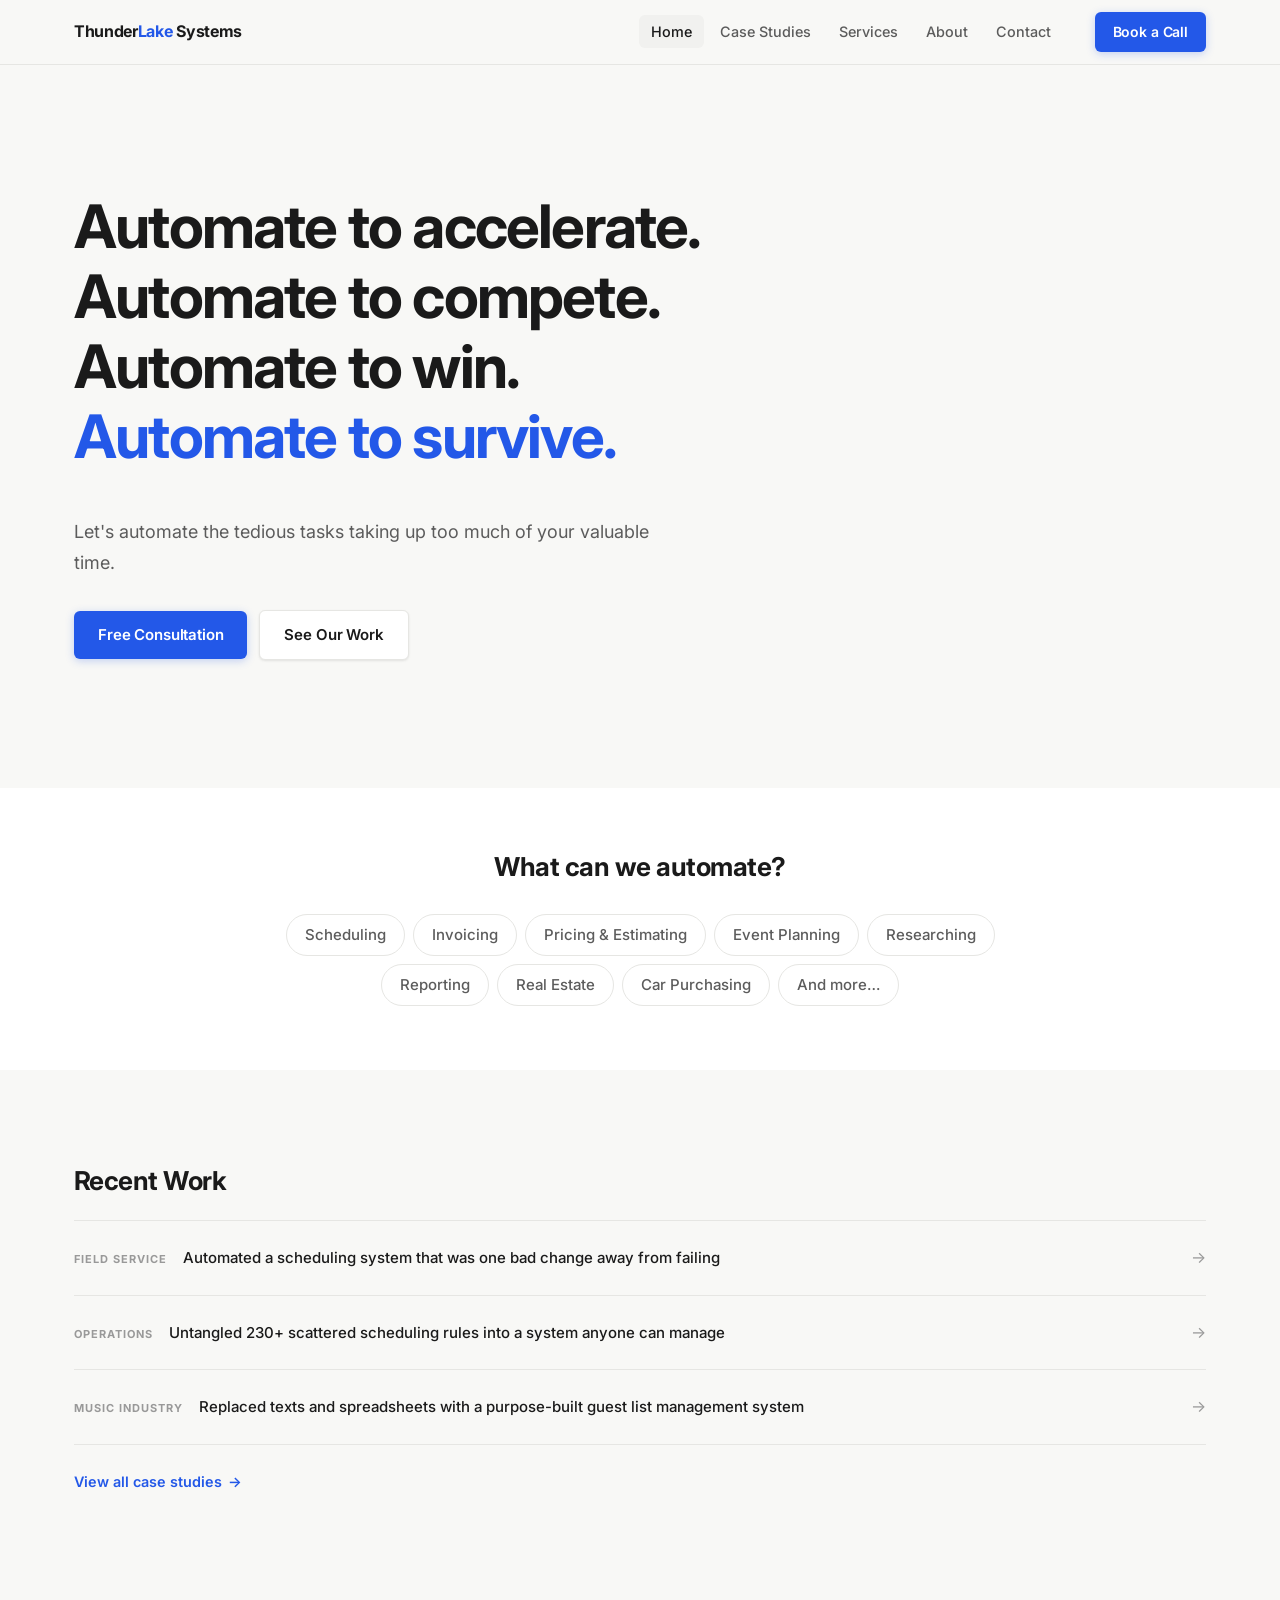
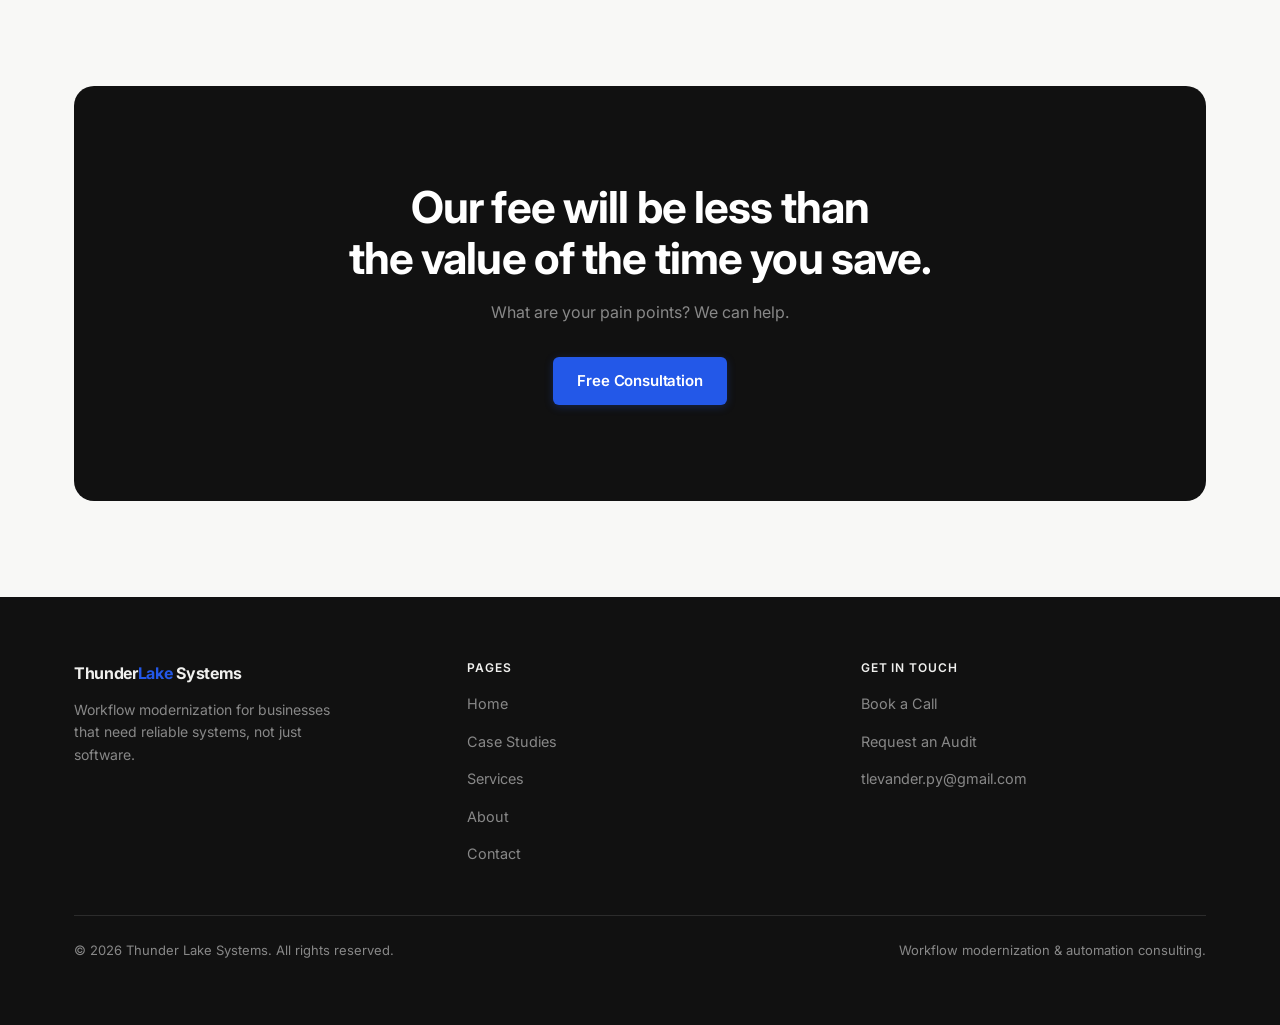
==== commit d992514d: "Redesign homepage — Automate to X hero, automation pills, slim work list Co-Authored-By: Claude Sonn" ====
--- a/index.html
+++ b/index.html
@@ -3,8 +3,8 @@
 <head>
   <meta charset="UTF-8" />
   <meta name="viewport" content="width=device-width, initial-scale=1.0" />
-  <title>Thunder Lake Systems — Business Automation &amp; Workflow Modernization</title>
-  <meta name="description" content="We help businesses automate the tasks that take too much time — so you can focus on what matters most. Free consultation." />
+  <title>Thunder Lake Systems — Business Automation</title>
+  <meta name="description" content="We automate the tasks taking up too much of your time — so you can focus on running your business. Free consultation." />
   <link rel="preconnect" href="https://fonts.googleapis.com" />
   <link rel="preconnect" href="https://fonts.gstatic.com" crossorigin />
   <link href="https://fonts.googleapis.com/css2?family=Inter:wght@400;500;600;700&display=swap" rel="stylesheet" />
@@ -19,166 +19,86 @@
     <!-- ══ HERO ══════════════════════════════════════════════════════ -->
     <section class="hero" aria-labelledby="hero-heading">
       <div class="container">
-        <div class="hero-inner">
-          <h1 id="hero-heading" class="heading-xl">
-            What takes up too much<br>of your <em>time?</em>
-          </h1>
-          <p class="body-lg hero-sub">
-            We help businesses automate the tasks that slow them down —
-            so you can focus on what matters most.
-          </p>
-          <div class="hero-actions">
-            <a href="contact.html" class="btn btn-primary">Get a Free Consultation</a>
-            <a href="case-studies.html" class="btn btn-secondary">See Our Work</a>
-          </div>
+        <ul class="automate-sequence" aria-label="Why automate">
+          <li>Automate to accelerate.</li>
+          <li>Automate to compete.</li>
+          <li>Automate to win.</li>
+          <li id="hero-heading">Automate to survive.</li>
+        </ul>
+        <p class="body-lg hero-sub">
+          Let's automate the tedious tasks taking up too much of your valuable time.
+        </p>
+        <div class="hero-actions">
+          <a href="contact.html" class="btn btn-primary">Free Consultation</a>
+          <a href="case-studies.html" class="btn btn-secondary">See Our Work</a>
         </div>
       </div>
     </section>
 
 
-    <!-- ══ VALUE STRIP ═══════════════════════════════════════════════ -->
-    <section aria-label="What we help you achieve" style="background: var(--surface); border-top: 1px solid var(--border); border-bottom: 1px solid var(--border);">
-      <div class="container">
-        <div style="display: grid; grid-template-columns: 1fr; gap: 0;">
-          <div style="display: grid; grid-template-columns: 1fr; gap: 0;" id="value-grid">
-            <div class="value-item">
-              <span class="value-icon" aria-hidden="true">⚡</span>
-              <span class="value-label">Be more efficient</span>
-            </div>
-            <div class="value-item value-item--mid">
-              <span class="value-icon" aria-hidden="true">📈</span>
-              <span class="value-label">Be more productive</span>
-            </div>
-            <div class="value-item">
-              <span class="value-icon" aria-hidden="true">⭐</span>
-              <span class="value-label">Serve your customers better</span>
-            </div>
-          </div>
+    <!-- ══ WHAT WE AUTOMATE ══════════════════════════════════════════ -->
+    <section class="section" aria-labelledby="automations-heading" style="background: var(--surface); padding-block: var(--space-8);">
+      <div class="container-narrow text-center">
+        <h2 id="automations-heading" class="heading-md">What can we automate?</h2>
+        <div class="automation-pills" role="list">
+          <span class="automation-pill" role="listitem">Scheduling</span>
+          <span class="automation-pill" role="listitem">Invoicing</span>
+          <span class="automation-pill" role="listitem">Pricing &amp; Estimating</span>
+          <span class="automation-pill" role="listitem">Event Planning</span>
+          <span class="automation-pill" role="listitem">Researching</span>
+          <span class="automation-pill" role="listitem">Reporting</span>
+          <span class="automation-pill" role="listitem">Real Estate</span>
+          <span class="automation-pill" role="listitem">Car Purchasing</span>
+          <span class="automation-pill" role="listitem">And more&hellip;</span>
         </div>
       </div>
     </section>
 
 
-    <!-- ══ SERVICES ══════════════════════════════════════════════════ -->
-    <section class="section" aria-labelledby="services-heading">
+    <!-- ══ RECENT WORK ═══════════════════════════════════════════════ -->
+    <section class="section" aria-labelledby="work-heading">
       <div class="container">
 
-        <div class="section-header">
-          <h2 id="services-heading" class="heading-lg">How we help.</h2>
-          <p class="body-lg">
-            We find the tasks and processes slowing your team down, then build
-            reliable systems to handle them automatically.
-          </p>
-        </div>
+        <h2 id="work-heading" class="heading-md" style="margin-bottom: var(--space-5);">Recent Work</h2>
 
-        <div class="grid-3">
+        <div class="work-list" role="list">
 
-          <div class="card">
-            <div class="card-icon" aria-hidden="true">🔁</div>
-            <h3 class="heading-sm">Workflow Automation</h3>
-            <p class="body-sm mt-2">If your team does it every week by hand, it can be automated. We turn repetitive tasks into reliable, hands-off processes.</p>
-          </div>
+          <a href="case-studies.html" class="work-row" role="listitem">
+            <span class="work-category">Field Service</span>
+            <span class="work-desc">Automated a scheduling system that was one bad change away from failing</span>
+            <span class="work-arrow" aria-hidden="true">→</span>
+          </a>
 
-          <div class="card">
-            <div class="card-icon" aria-hidden="true">📋</div>
-            <h3 class="heading-sm">Reporting &amp; Dashboards</h3>
-            <p class="body-sm mt-2">The right numbers, delivered automatically — no manual pulling, no month-end scramble. Just the information you need, when you need it.</p>
-          </div>
+          <a href="case-studies.html" class="work-row" role="listitem">
+            <span class="work-category">Operations</span>
+            <span class="work-desc">Untangled 230+ scattered scheduling rules into a system anyone can manage</span>
+            <span class="work-arrow" aria-hidden="true">→</span>
+          </a>
 
-          <div class="card">
-            <div class="card-icon" aria-hidden="true">🔌</div>
-            <h3 class="heading-sm">System Integration</h3>
-            <p class="body-sm mt-2">Your existing tools don't need to be replaced — they need to work together. We connect your systems so data flows where it needs to, automatically.</p>
-          </div>
+          <a href="case-studies.html" class="work-row" role="listitem">
+            <span class="work-category">Music Industry</span>
+            <span class="work-desc">Replaced texts and spreadsheets with a purpose-built guest list management system</span>
+            <span class="work-arrow" aria-hidden="true">→</span>
+          </a>
 
         </div>
 
-        <div class="text-center mt-6">
-          <a href="services.html" class="btn btn-secondary">View All Services</a>
+        <div class="mt-5">
+          <a href="case-studies.html" class="btn-ghost" style="font-size:.9rem; font-weight:600; color:var(--accent); display:inline-flex; align-items:center; gap:6px;">View all case studies</a>
         </div>
 
       </div>
     </section>
 
 
-    <!-- ══ CASE STUDIES PREVIEW ═══════════════════════════════════════ -->
-    <section class="section" aria-labelledby="work-heading" style="background: var(--surface);">
-      <div class="container">
-
-        <div class="section-header">
-          <span class="eyebrow">Recent Work</span>
-          <h2 id="work-heading" class="heading-lg">Results, not deliverables.</h2>
-          <p class="body-lg">Real problems, real constraints, and what actually changed.</p>
-        </div>
-
-        <div class="grid-3">
-
-          <article class="cs-card">
-            <div class="cs-card-label">
-              <span class="tag">Field Service</span>
-              <span class="tag">Legacy Systems</span>
-            </div>
-            <div class="cs-card-body">
-              <h3>Replacing Manual Scheduling with Modular Automation</h3>
-              <p>A field service business was running on an MS Access + VBA scheduling stack understood by only one person — brittle, undocumented, and dangerous to modify.</p>
-              <a href="case-studies.html" class="btn-ghost" style="font-size:.875rem; font-weight:600; color:var(--accent); display:inline-flex; align-items:center; gap:5px;">Read the case study</a>
-            </div>
-            <div class="cs-card-result">
-              <strong>From brittle to maintainable</strong>
-              Modular rebuild delivered incrementally — no production disruption
-            </div>
-          </article>
-
-          <article class="cs-card">
-            <div class="cs-card-label">
-              <span class="tag">Data Architecture</span>
-              <span class="tag">SQL</span>
-            </div>
-            <div class="cs-card-body">
-              <h3>Rebuilding Scheduling Rules into a Canonical Data Model</h3>
-              <p>Treatment logic was scattered across a 234-row hardcoded table, inconsistent SQL patterns, and undocumented VBA — impossible to reason about or safely change.</p>
-              <a href="case-studies.html" class="btn-ghost" style="font-size:.875rem; font-weight:600; color:var(--accent); display:inline-flex; align-items:center; gap:5px;">Read the case study</a>
-            </div>
-            <div class="cs-card-result">
-              <strong>234 rows → 96 canonical records</strong>
-              Rule changes now flow through one central structure
-            </div>
-          </article>
-
-          <article class="cs-card">
-            <div class="cs-card-label">
-              <span class="tag">Product Build</span>
-              <span class="tag">Full-Stack</span>
-            </div>
-            <div class="cs-card-body">
-              <h3>Guest List Management for Music Industry Organizations</h3>
-              <p>A music industry client was managing guest lists informally across shows, bands, and teams — no approval flow, no admin visibility, no audit trail.</p>
-              <a href="case-studies.html" class="btn-ghost" style="font-size:.875rem; font-weight:600; color:var(--accent); display:inline-flex; align-items:center; gap:5px;">Read the case study</a>
-            </div>
-            <div class="cs-card-result">
-              <strong>Full dual-portal app, production-ready</strong>
-              Member requests in under a minute — all changes tracked and reversible
-            </div>
-          </article>
-
-        </div>
-
-        <div class="text-center mt-7">
-          <a href="case-studies.html" class="btn btn-secondary">View All Case Studies</a>
-        </div>
-
-      </div>
-    </section>
-
-
-    <!-- ══ FINAL CTA ══════════════════════════════════════════════════ -->
+    <!-- ══ CTA ═══════════════════════════════════════════════════════ -->
     <section class="section" aria-labelledby="cta-heading">
       <div class="container">
         <div class="cta-banner">
-          <h2 id="cta-heading" class="heading-lg">Our fee will be less than the value of the time you save.</h2>
+          <h2 id="cta-heading" class="heading-lg">Our fee will be less than<br>the value of the time you save.</h2>
           <p>What are your pain points? We can help.</p>
           <div class="btn-actions">
-            <a href="contact.html" class="btn btn-primary">Get a Free Consultation</a>
+            <a href="contact.html" class="btn btn-primary">Free Consultation</a>
           </div>
         </div>
       </div>
--- a/css/styles.css
+++ b/css/styles.css
@@ -420,6 +420,102 @@
   font-size: .8125rem;
 }
 
+/* --- Automate sequence (hero tagline) --------------------- */
+.automate-sequence {
+  list-style: none;
+  display: flex;
+  flex-direction: column;
+  gap: 4px;
+  margin-bottom: var(--space-7);
+}
+
+.automate-sequence li {
+  font-size: clamp(2rem, 5.5vw, 3.75rem);
+  font-weight: 700;
+  letter-spacing: -.03em;
+  line-height: 1.1;
+  color: var(--text);
+}
+
+.automate-sequence li:last-child {
+  color: var(--accent);
+}
+
+/* --- Automation pills ------------------------------------- */
+.automation-pills {
+  display: flex;
+  flex-wrap: wrap;
+  gap: var(--space-2);
+  justify-content: center;
+  margin-top: var(--space-6);
+}
+
+.automation-pill {
+  padding: 8px 18px;
+  border-radius: 100px;
+  border: 1.5px solid var(--border);
+  background: var(--surface);
+  font-size: .9375rem;
+  font-weight: 500;
+  color: var(--text-muted);
+  transition: border-color .15s, color .15s, background .15s;
+}
+
+.automation-pill:hover {
+  border-color: var(--accent);
+  color: var(--accent);
+  background: var(--accent-light);
+}
+
+/* --- Work list (slim case study rows) --------------------- */
+.work-list {
+  display: flex;
+  flex-direction: column;
+  border-top: 1px solid var(--border);
+}
+
+.work-row {
+  display: grid;
+  grid-template-columns: auto 1fr auto;
+  align-items: baseline;
+  gap: var(--space-4);
+  padding: var(--space-5) 0;
+  border-bottom: 1px solid var(--border);
+  text-decoration: none;
+  color: var(--text);
+  transition: color .15s;
+}
+
+.work-row:hover { color: var(--accent); }
+
+.work-category {
+  font-size: .6875rem;
+  font-weight: 700;
+  letter-spacing: .09em;
+  text-transform: uppercase;
+  color: var(--text-light);
+  flex-shrink: 0;
+  white-space: nowrap;
+}
+
+.work-desc {
+  font-size: .9375rem;
+  font-weight: 500;
+  line-height: 1.4;
+}
+
+.work-arrow {
+  font-size: 1rem;
+  color: var(--text-light);
+  transition: transform .2s ease, color .15s;
+  flex-shrink: 0;
+}
+
+.work-row:hover .work-arrow {
+  transform: translateX(4px);
+  color: var(--accent);
+}
+
 /* --- Value strip ------------------------------------------ */
 .value-item {
   display: flex;
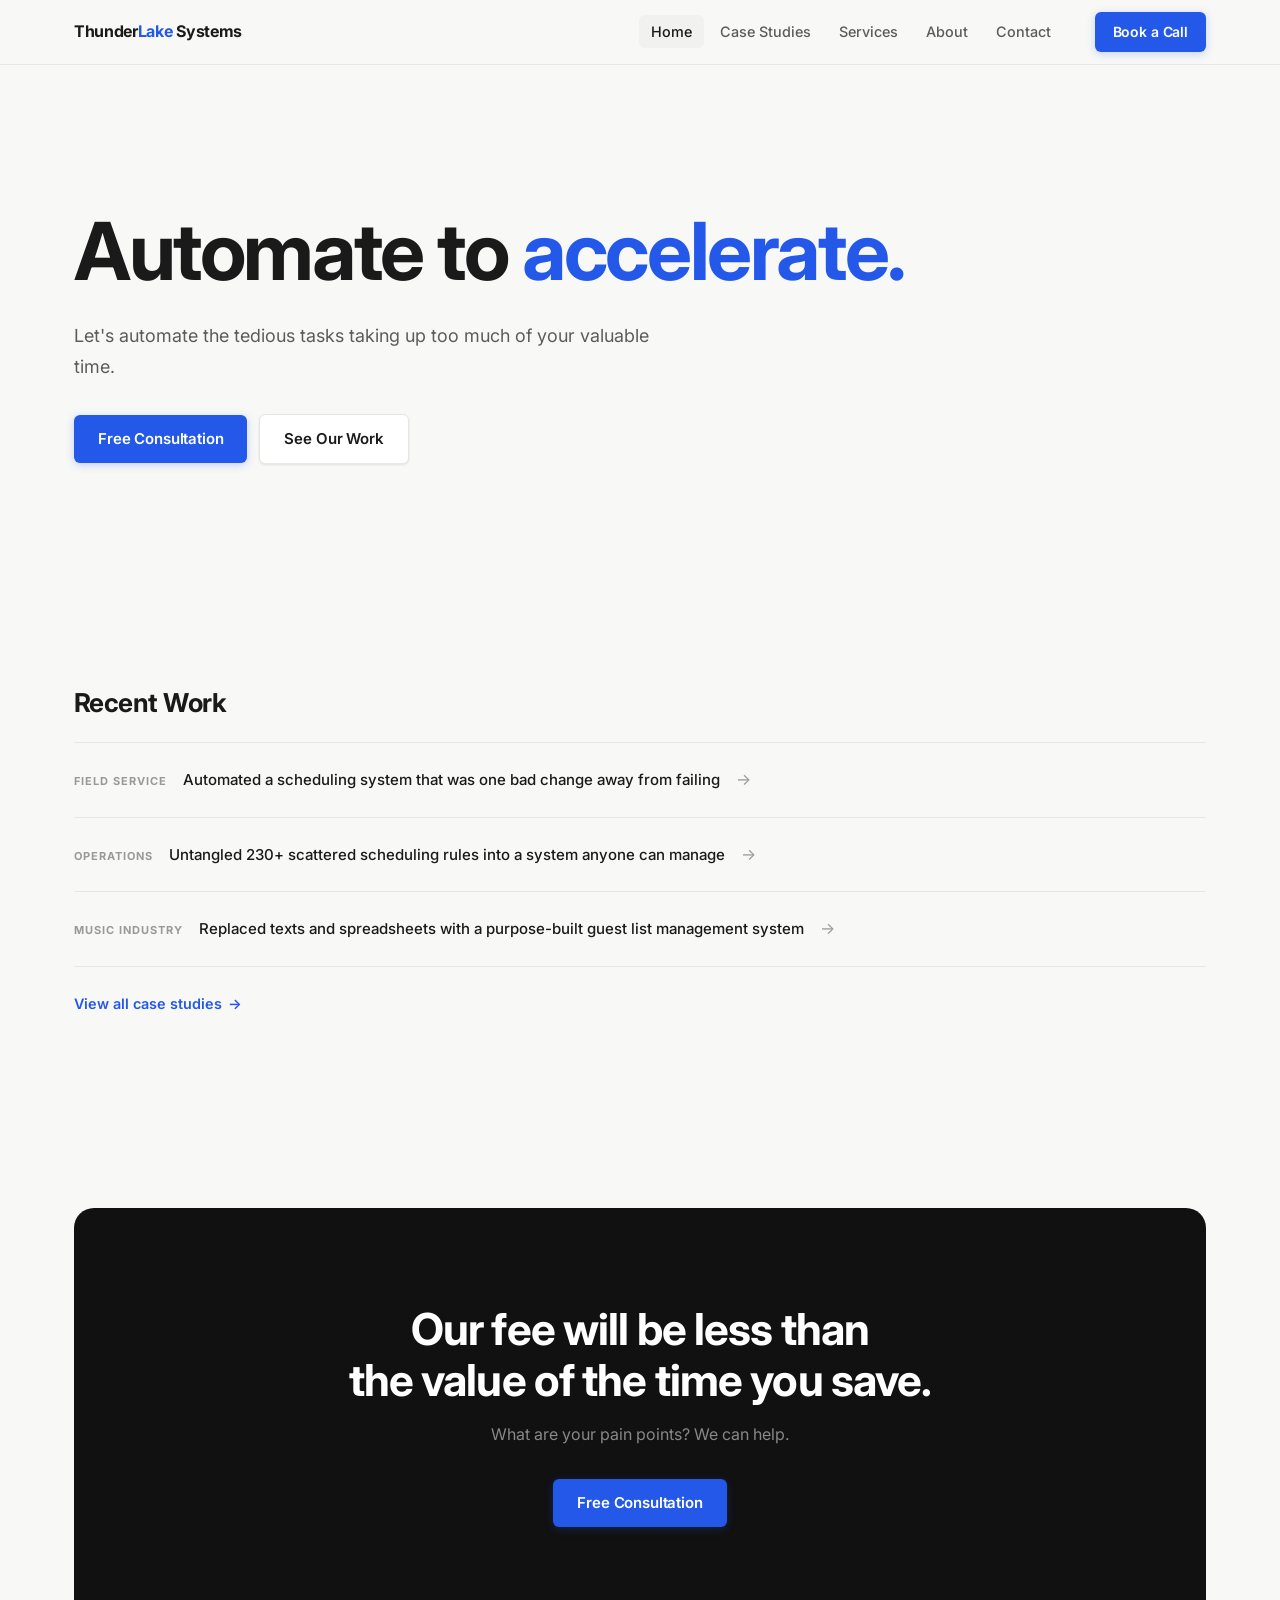
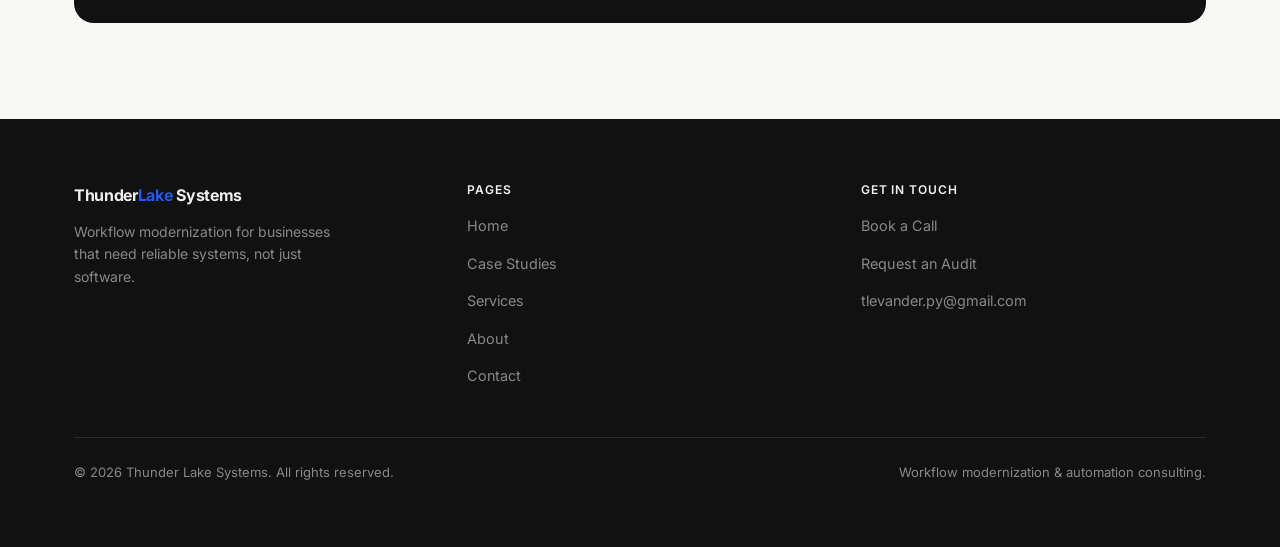
==== commit 8077fc91: "Animate hero — cycling word replaces stacked sequence, drop pills section Co-Authored-By: Claude Son" ====
--- a/index.html
+++ b/index.html
@@ -19,37 +19,15 @@
     <!-- ══ HERO ══════════════════════════════════════════════════════ -->
     <section class="hero" aria-labelledby="hero-heading">
       <div class="container">
-        <ul class="automate-sequence" aria-label="Why automate">
-          <li>Automate to accelerate.</li>
-          <li>Automate to compete.</li>
-          <li>Automate to win.</li>
-          <li id="hero-heading">Automate to survive.</li>
-        </ul>
+        <h1 id="hero-heading" class="automate-hero">
+          Automate to <span class="cycle-word" aria-live="polite">accelerate.</span>
+        </h1>
         <p class="body-lg hero-sub">
           Let's automate the tedious tasks taking up too much of your valuable time.
         </p>
         <div class="hero-actions">
           <a href="contact.html" class="btn btn-primary">Free Consultation</a>
           <a href="case-studies.html" class="btn btn-secondary">See Our Work</a>
-        </div>
-      </div>
-    </section>
-
-
-    <!-- ══ WHAT WE AUTOMATE ══════════════════════════════════════════ -->
-    <section class="section" aria-labelledby="automations-heading" style="background: var(--surface); padding-block: var(--space-8);">
-      <div class="container-narrow text-center">
-        <h2 id="automations-heading" class="heading-md">What can we automate?</h2>
-        <div class="automation-pills" role="list">
-          <span class="automation-pill" role="listitem">Scheduling</span>
-          <span class="automation-pill" role="listitem">Invoicing</span>
-          <span class="automation-pill" role="listitem">Pricing &amp; Estimating</span>
-          <span class="automation-pill" role="listitem">Event Planning</span>
-          <span class="automation-pill" role="listitem">Researching</span>
-          <span class="automation-pill" role="listitem">Reporting</span>
-          <span class="automation-pill" role="listitem">Real Estate</span>
-          <span class="automation-pill" role="listitem">Car Purchasing</span>
-          <span class="automation-pill" role="listitem">And more&hellip;</span>
         </div>
       </div>
     </section>
--- a/css/styles.css
+++ b/css/styles.css
@@ -420,25 +420,37 @@
   font-size: .8125rem;
 }
 
-/* --- Automate sequence (hero tagline) --------------------- */
-.automate-sequence {
-  list-style: none;
-  display: flex;
-  flex-direction: column;
-  gap: 4px;
-  margin-bottom: var(--space-7);
-}
-
-.automate-sequence li {
-  font-size: clamp(2rem, 5.5vw, 3.75rem);
+/* --- Automate hero (cycling tagline) ---------------------- */
+@keyframes cycle-in {
+  from { opacity: 0; transform: translateY(10px); }
+  to   { opacity: 1; transform: translateY(0); }
+}
+
+@keyframes cycle-out {
+  from { opacity: 1; transform: translateY(0); }
+  to   { opacity: 0; transform: translateY(-10px); }
+}
+
+.automate-hero {
+  font-size: clamp(2.5rem, 7vw, 5rem);
   font-weight: 700;
   letter-spacing: -.03em;
-  line-height: 1.1;
-  color: var(--text);
-}
-
-.automate-sequence li:last-child {
+  line-height: 1.15;
+  margin-bottom: var(--space-6);
+  color: var(--text);
+}
+
+.cycle-word {
+  display: inline-block;
   color: var(--accent);
+}
+
+.cycle-word.is-exiting {
+  animation: cycle-out .28s ease forwards;
+}
+
+.cycle-word.is-entering {
+  animation: cycle-in .28s ease forwards;
 }
 
 /* --- Automation pills ------------------------------------- */
@@ -469,14 +481,13 @@
 
 /* --- Work list (slim case study rows) --------------------- */
 .work-list {
-  display: flex;
-  flex-direction: column;
+  display: block;
   border-top: 1px solid var(--border);
+  width: 100%;
 }
 
 .work-row {
-  display: grid;
-  grid-template-columns: auto 1fr auto;
+  display: flex;
   align-items: baseline;
   gap: var(--space-4);
   padding: var(--space-5) 0;
@@ -484,6 +495,7 @@
   text-decoration: none;
   color: var(--text);
   transition: color .15s;
+  width: 100%;
 }
 
 .work-row:hover { color: var(--accent); }
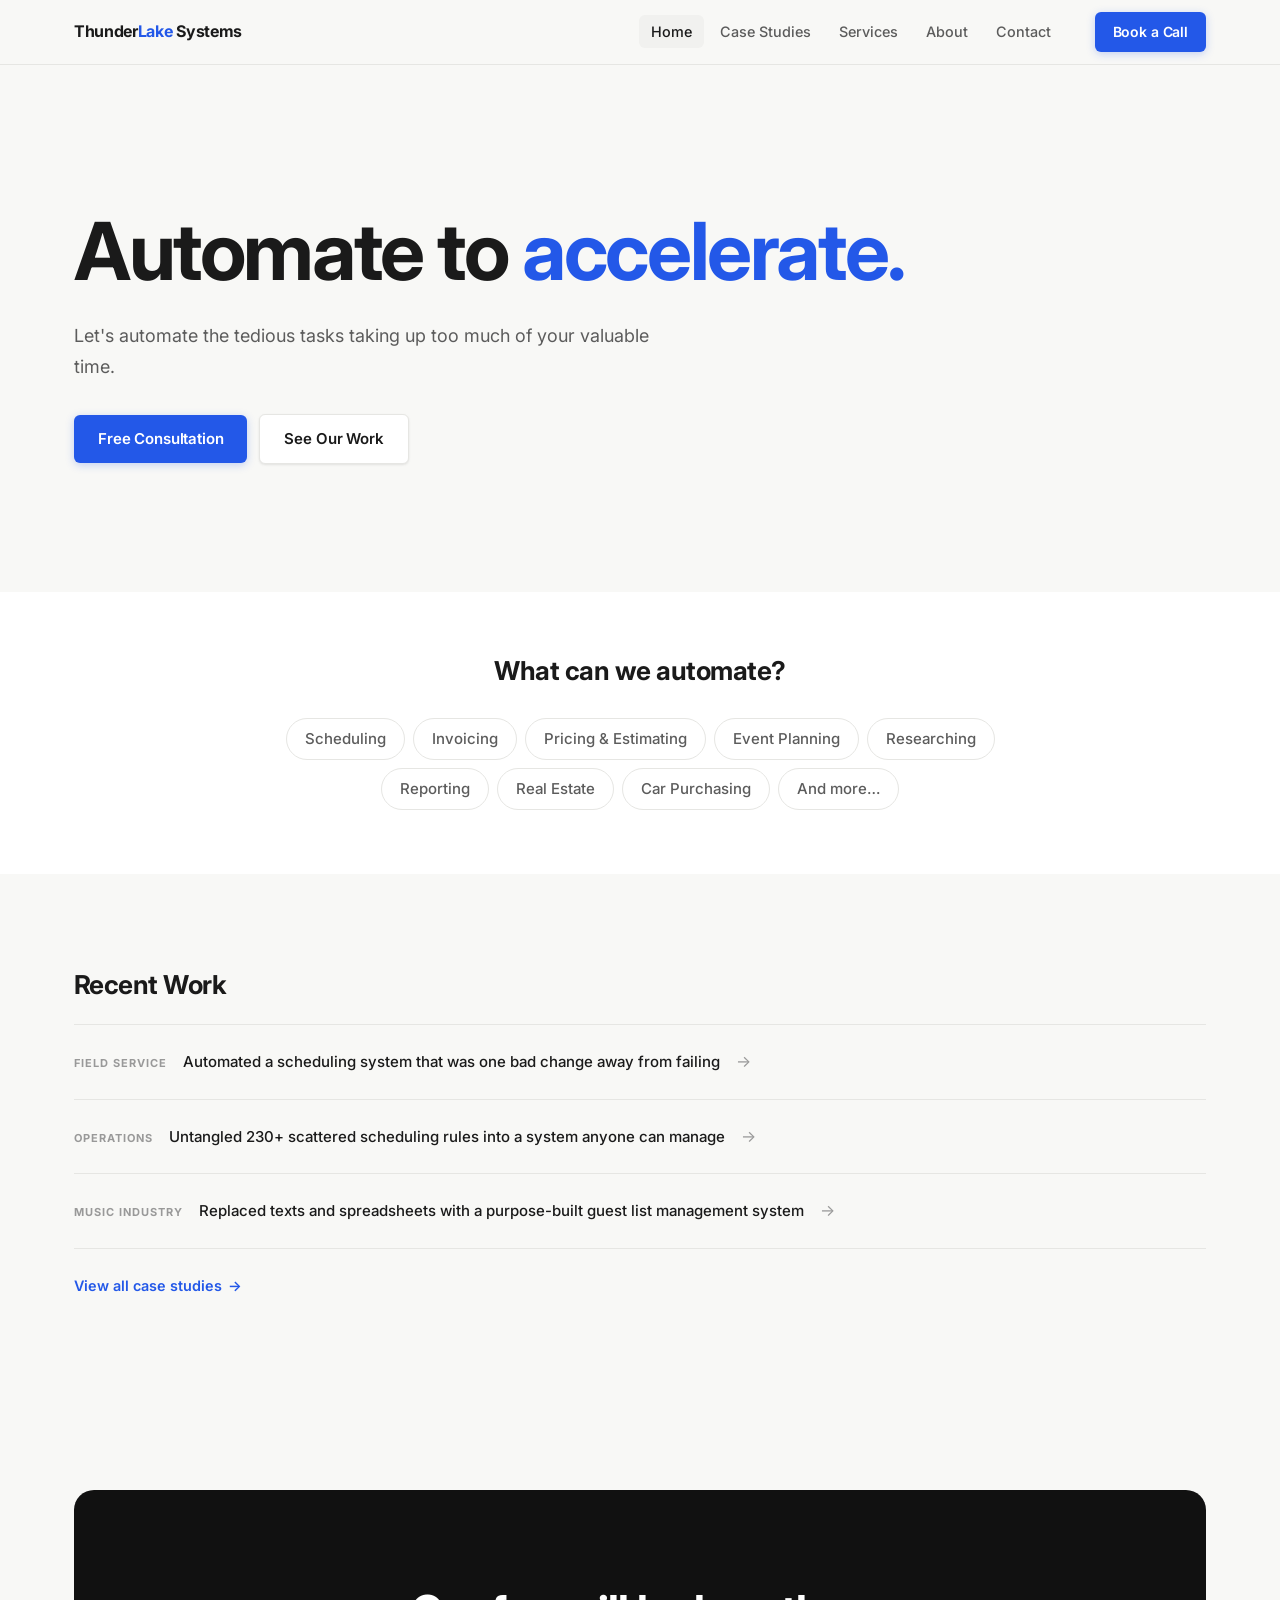
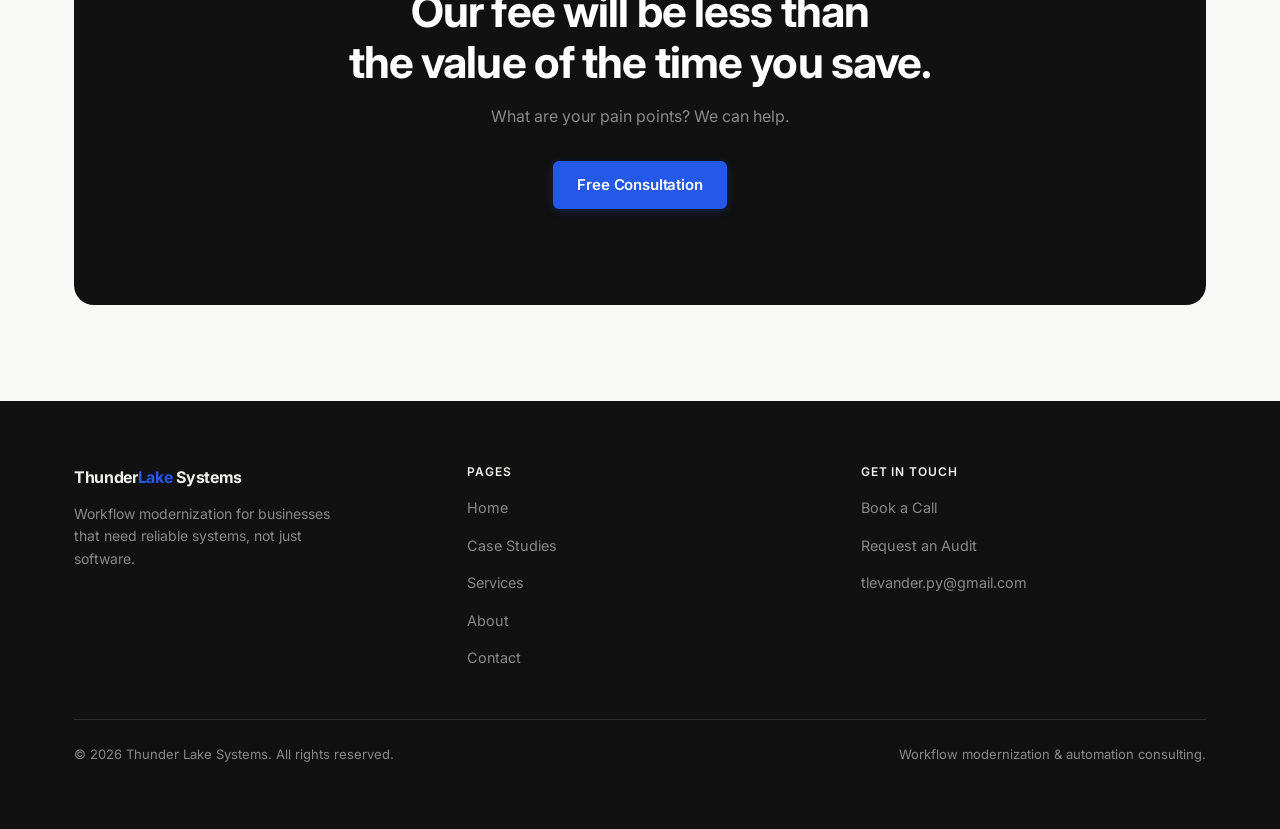
==== commit 4995816b: "Fix cycling animation + restore automation pills + bust CDN cache Co-Authored-By: Claude Sonnet 4.6 " ====
--- a/index.html
+++ b/index.html
@@ -28,6 +28,25 @@
         <div class="hero-actions">
           <a href="contact.html" class="btn btn-primary">Free Consultation</a>
           <a href="case-studies.html" class="btn btn-secondary">See Our Work</a>
+        </div>
+      </div>
+    </section>
+
+
+    <!-- ══ WHAT WE AUTOMATE ══════════════════════════════════════════ -->
+    <section class="section" aria-labelledby="automations-heading" style="background: var(--surface); padding-block: var(--space-8);">
+      <div class="container-narrow text-center">
+        <h2 id="automations-heading" class="heading-md">What can we automate?</h2>
+        <div class="automation-pills" role="list">
+          <span class="automation-pill" role="listitem">Scheduling</span>
+          <span class="automation-pill" role="listitem">Invoicing</span>
+          <span class="automation-pill" role="listitem">Pricing &amp; Estimating</span>
+          <span class="automation-pill" role="listitem">Event Planning</span>
+          <span class="automation-pill" role="listitem">Researching</span>
+          <span class="automation-pill" role="listitem">Reporting</span>
+          <span class="automation-pill" role="listitem">Real Estate</span>
+          <span class="automation-pill" role="listitem">Car Purchasing</span>
+          <span class="automation-pill" role="listitem">And more&hellip;</span>
         </div>
       </div>
     </section>
@@ -86,7 +105,7 @@
 
   <div id="site-footer"></div>
 
-  <script src="js/components.js"></script>
-  <script src="js/main.js"></script>
+  <script src="js/components.js?v=2"></script>
+  <script src="js/main.js?v=2"></script>
 </body>
 </html>
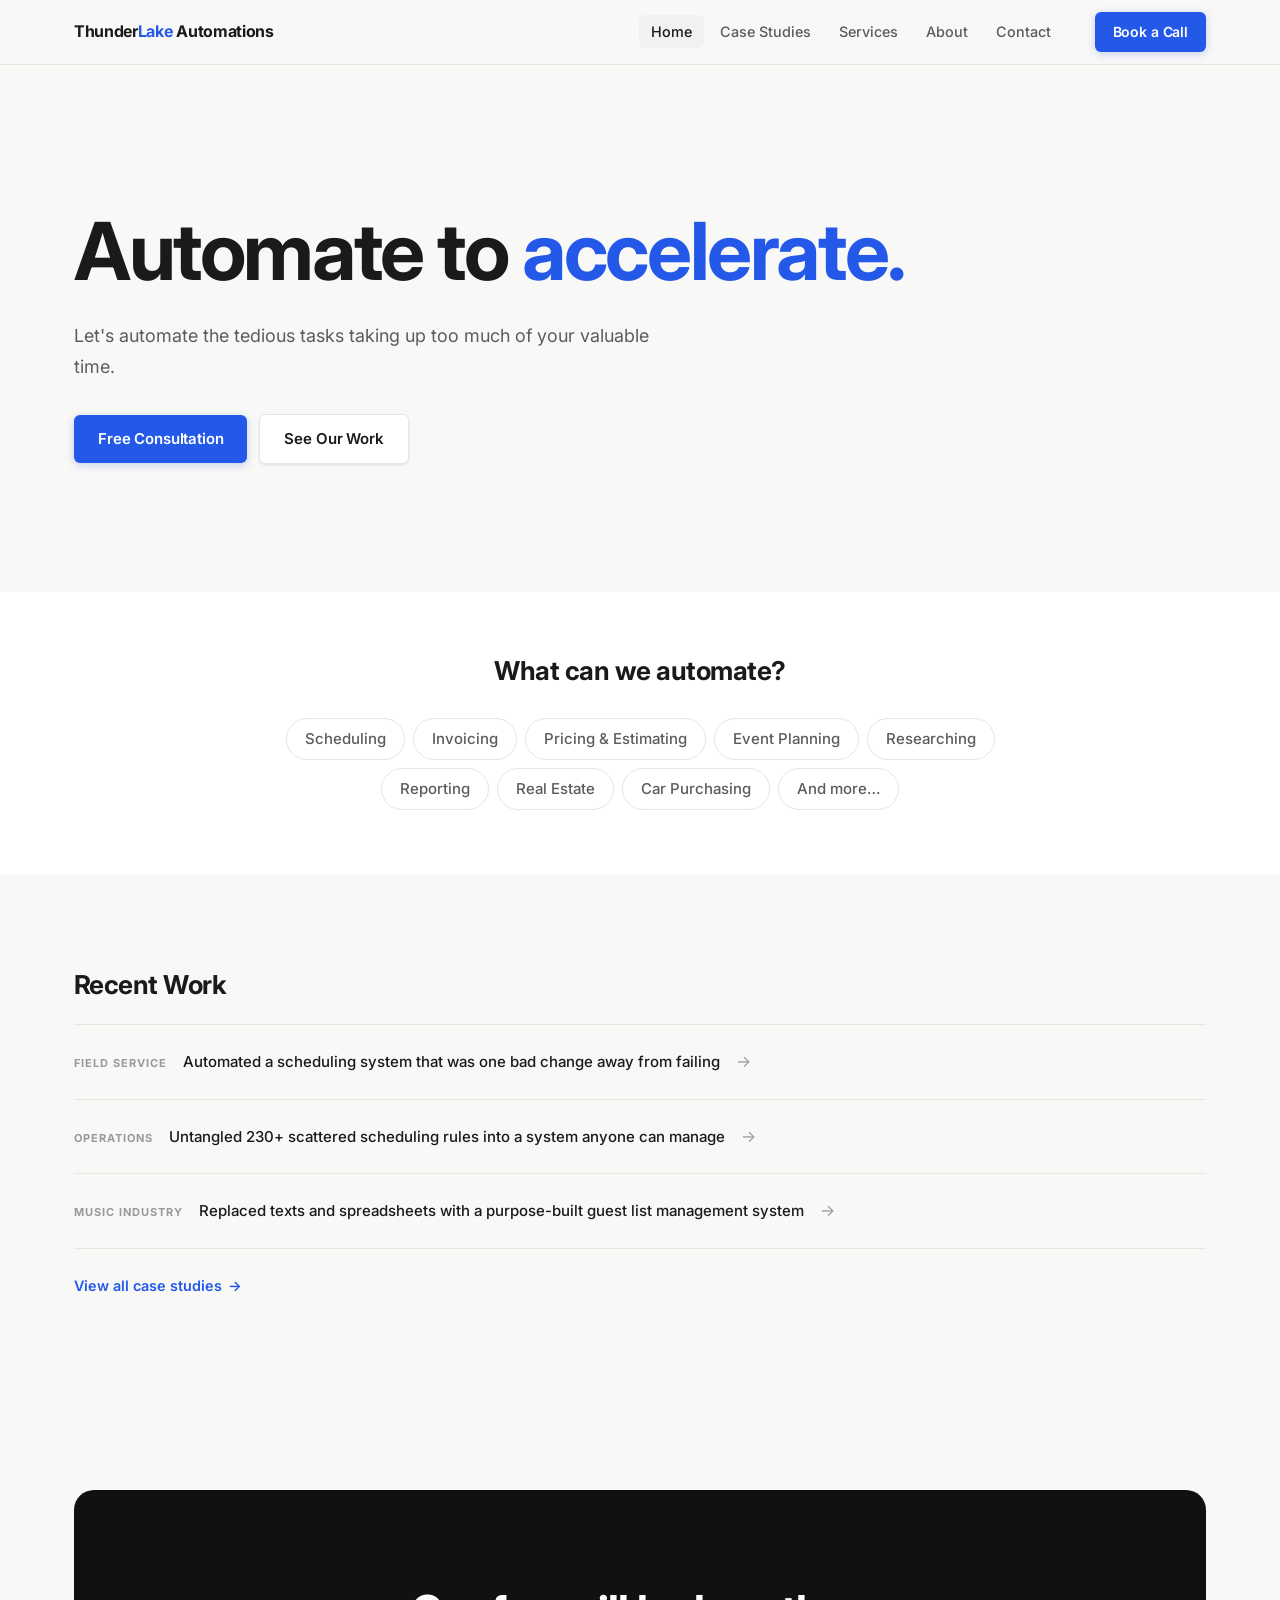
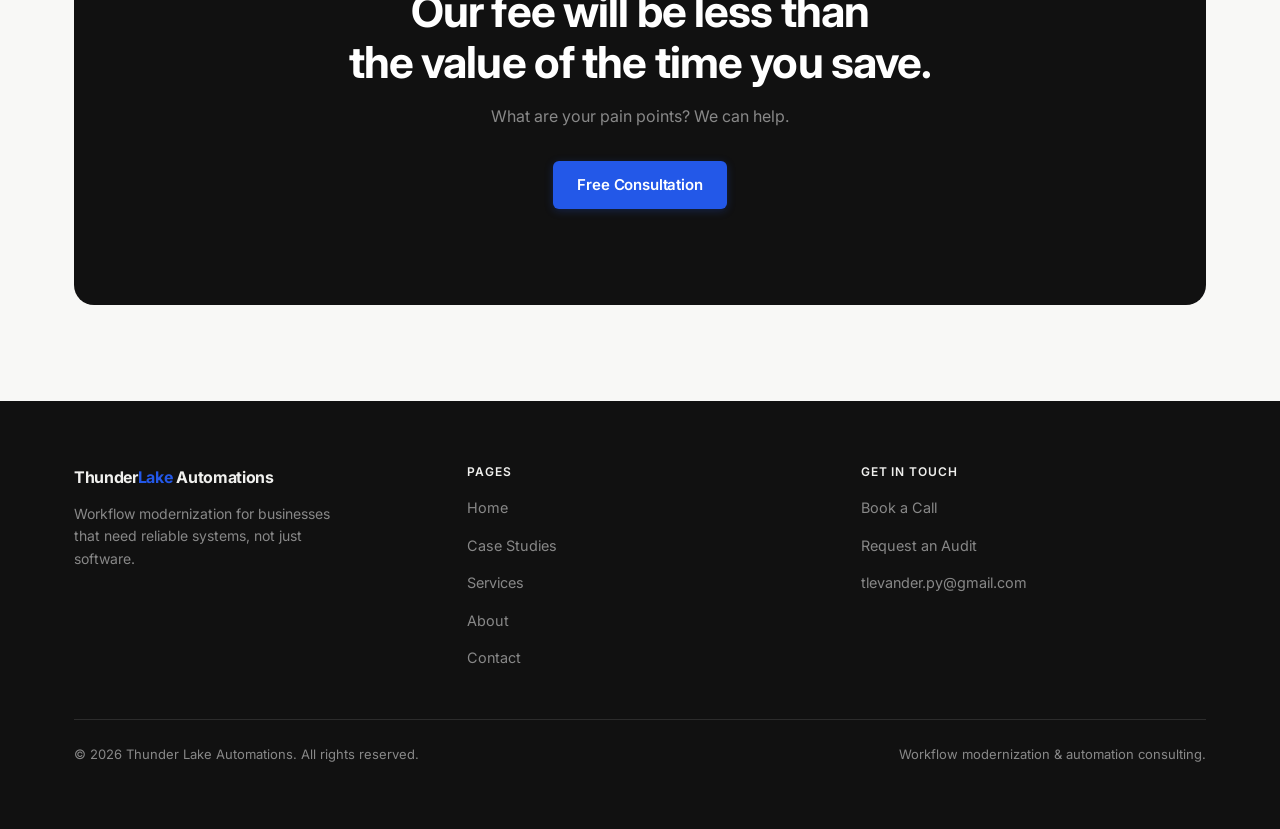
==== commit 2044522c: "Rebrand Thunder Lake Systems to Thunder Lake Automations across all pages" ====
--- a/index.html
+++ b/index.html
@@ -3,7 +3,7 @@
 <head>
   <meta charset="UTF-8" />
   <meta name="viewport" content="width=device-width, initial-scale=1.0" />
-  <title>Thunder Lake Systems — Business Automation</title>
+  <title>Thunder Lake Automations — Business Automation</title>
   <meta name="description" content="We automate the tasks taking up too much of your time — so you can focus on running your business. Free consultation." />
   <link rel="preconnect" href="https://fonts.googleapis.com" />
   <link rel="preconnect" href="https://fonts.gstatic.com" crossorigin />
@@ -105,7 +105,7 @@
 
   <div id="site-footer"></div>
 
-  <script src="js/components.js?v=2"></script>
-  <script src="js/main.js?v=2"></script>
+  <script src="js/components.js?v=3"></script>
+  <script src="js/main.js?v=3"></script>
 </body>
 </html>
--- a/css/styles.css
+++ b/css/styles.css
@@ -421,16 +421,6 @@
 }
 
 /* --- Automate hero (cycling tagline) ---------------------- */
-@keyframes cycle-in {
-  from { opacity: 0; transform: translateY(10px); }
-  to   { opacity: 1; transform: translateY(0); }
-}
-
-@keyframes cycle-out {
-  from { opacity: 1; transform: translateY(0); }
-  to   { opacity: 0; transform: translateY(-10px); }
-}
-
 .automate-hero {
   font-size: clamp(2.5rem, 7vw, 5rem);
   font-weight: 700;
@@ -443,14 +433,7 @@
 .cycle-word {
   display: inline-block;
   color: var(--accent);
-}
-
-.cycle-word.is-exiting {
-  animation: cycle-out .28s ease forwards;
-}
-
-.cycle-word.is-entering {
-  animation: cycle-in .28s ease forwards;
+  transition: opacity .45s ease, color .45s ease;
 }
 
 /* --- Automation pills ------------------------------------- */
